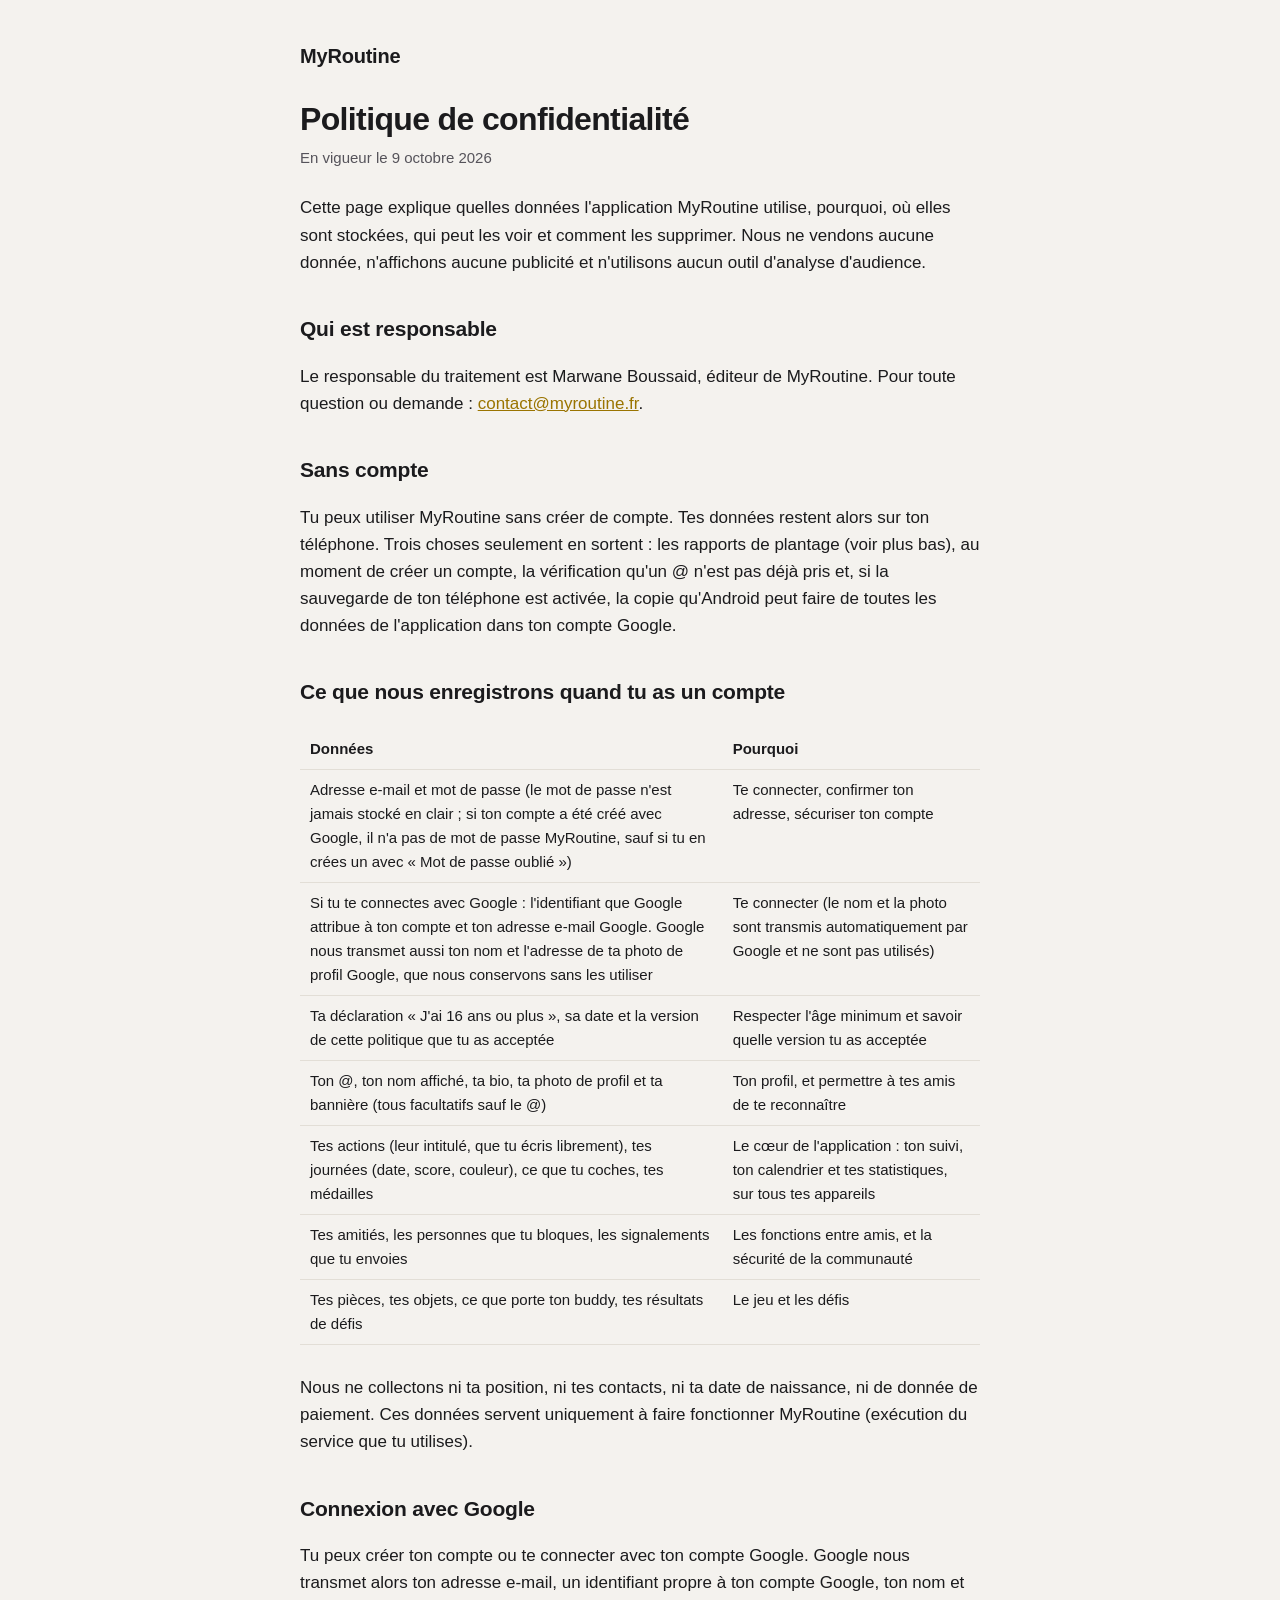
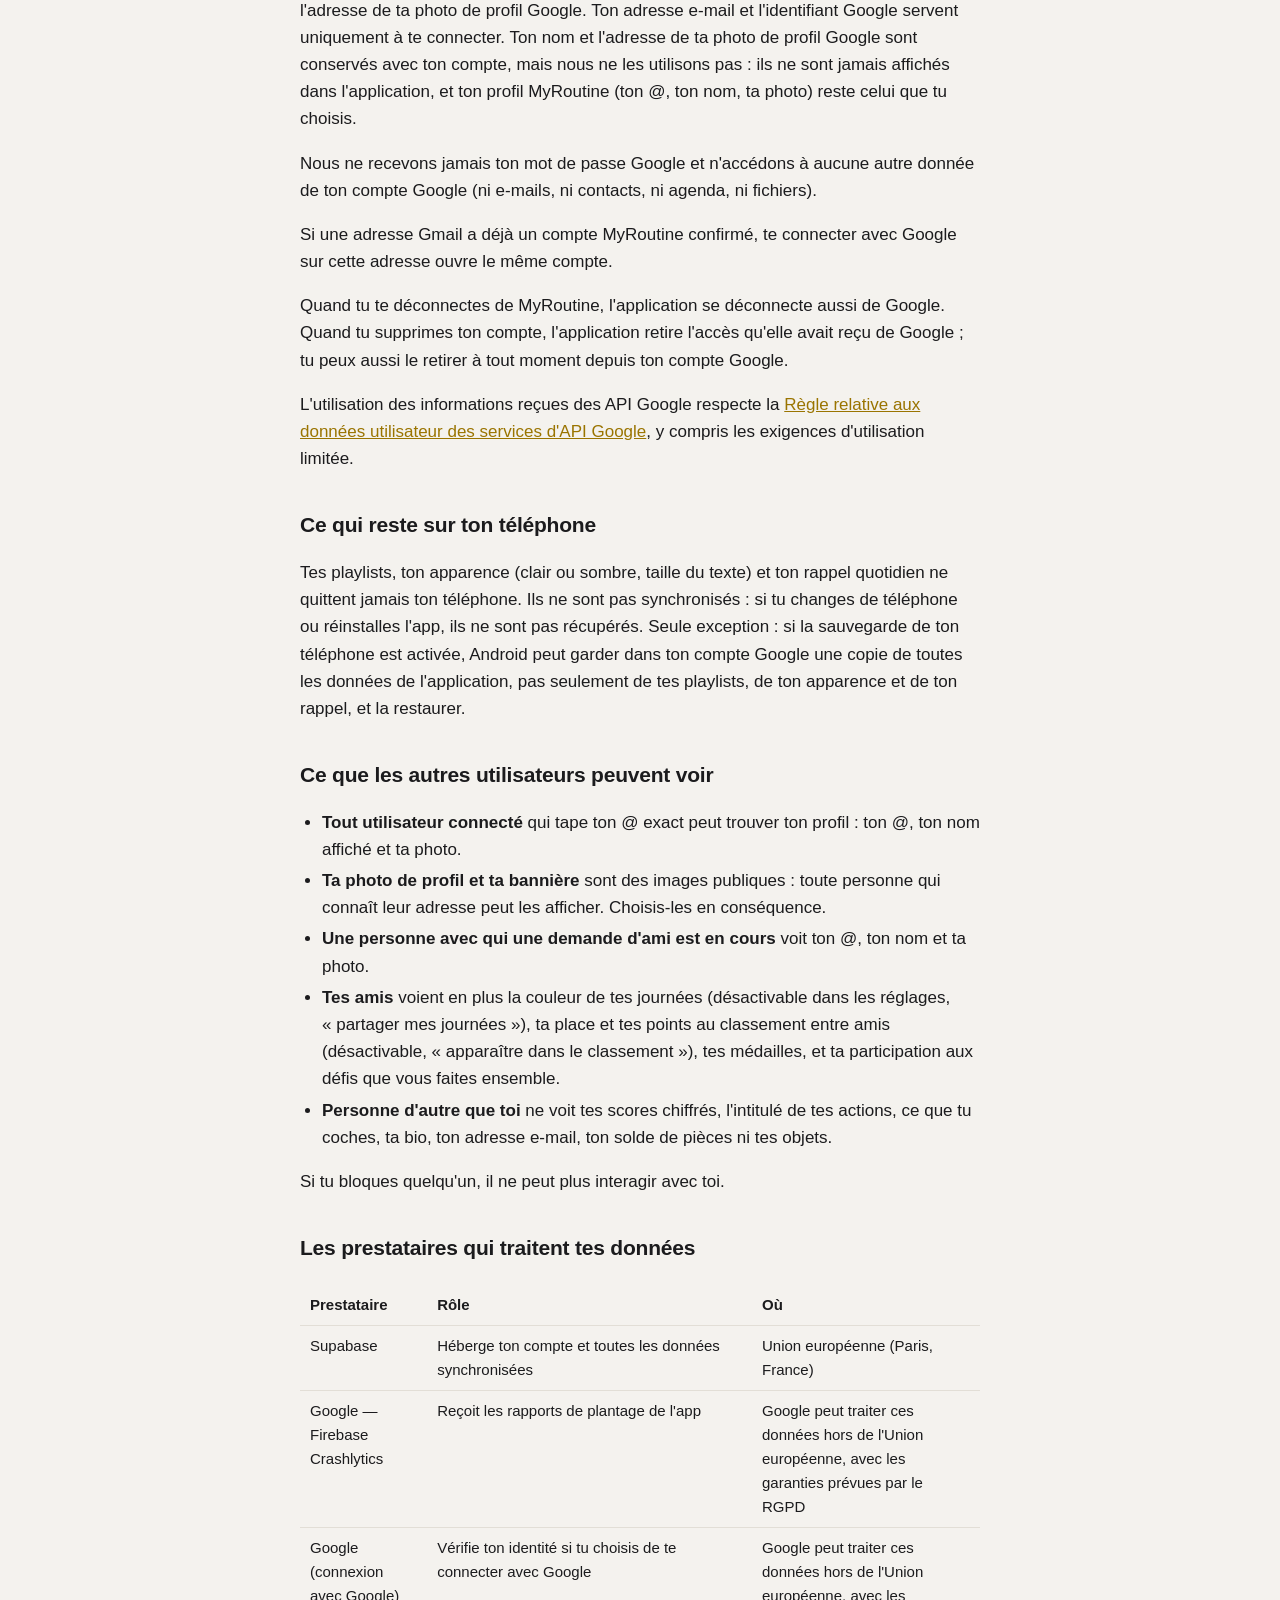
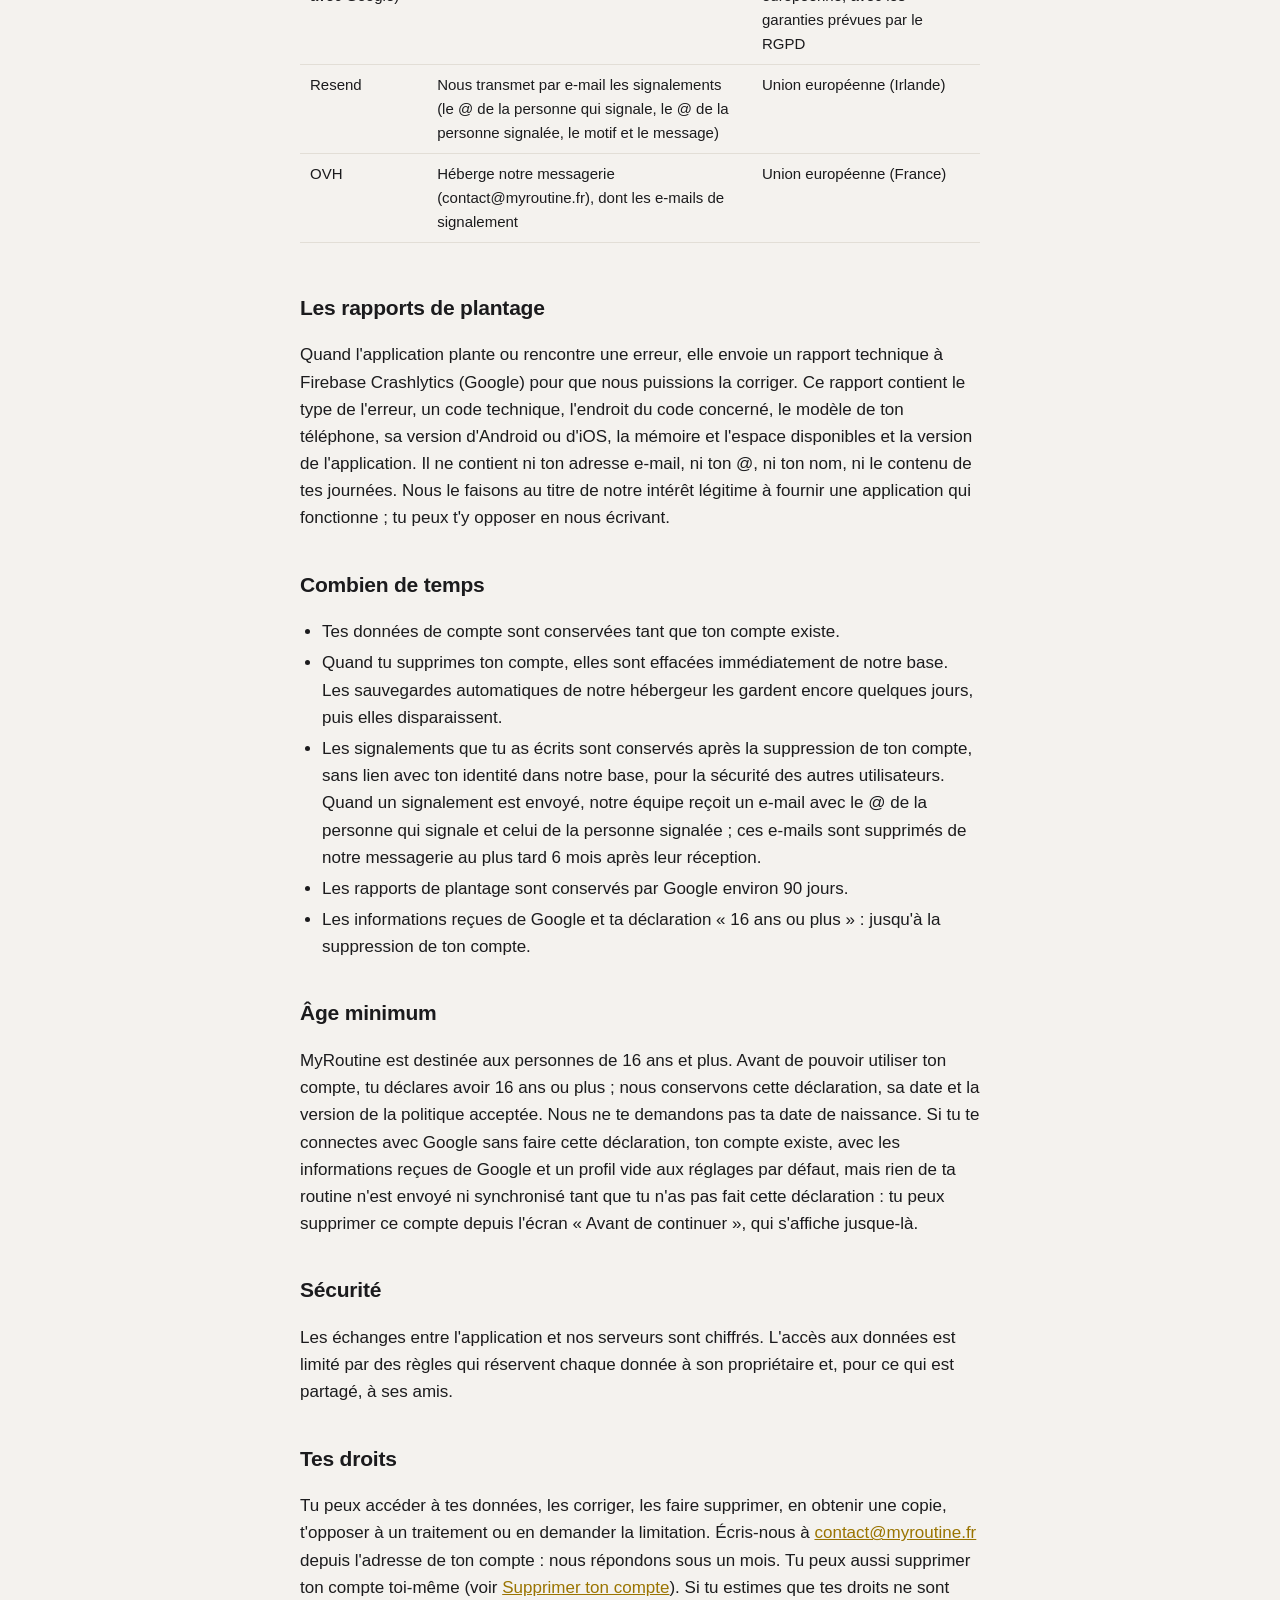
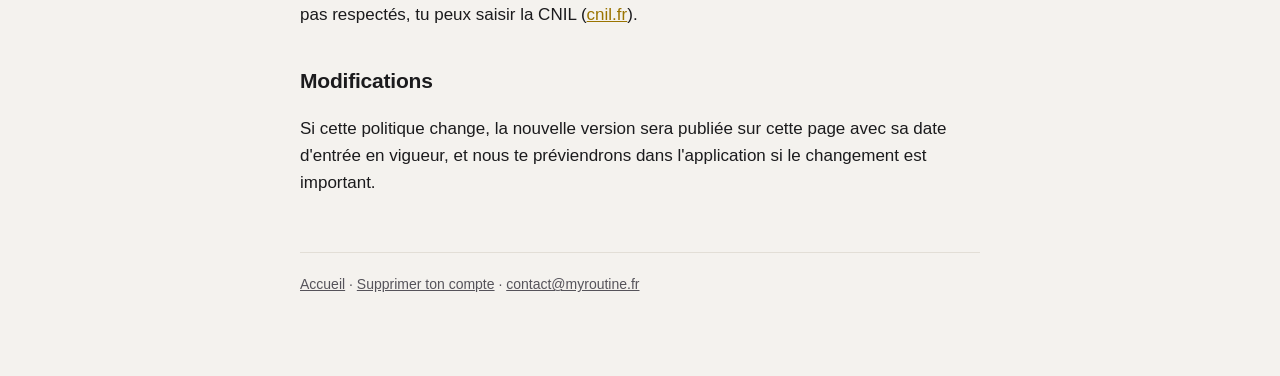
==== confidentialite.html @ 39c0d0e1 "« Âge minimum » : « qui s'affiche jusque-là », pour ne pas répéter « tant que tu n'as pas fait cette" ====
<!doctype html>
<html lang="fr"><head><meta charset="utf-8"><meta name="viewport" content="width=device-width, initial-scale=1">
<title>Politique de confidentialité — MyRoutine</title><link rel="stylesheet" href="style.css"></head>
<body><main>
<header><a href="./">MyRoutine</a></header>
<h1>Politique de confidentialité</h1>
<p class="meta">En vigueur le 9 octobre 2026</p>

<p>Cette page explique quelles données l'application MyRoutine utilise, pourquoi, où elles sont stockées, qui peut les voir et comment les supprimer. Nous ne vendons aucune donnée, n'affichons aucune publicité et n'utilisons aucun outil d'analyse d'audience.</p>

<h2>Qui est responsable</h2>
<p>Le responsable du traitement est Marwane Boussaid, éditeur de MyRoutine. Pour toute question ou demande&nbsp;: <a href="mailto:contact@myroutine.fr">contact@myroutine.fr</a>.</p>

<h2>Sans compte</h2>
<p>Tu peux utiliser MyRoutine sans créer de compte. Tes données restent alors sur ton téléphone. Trois choses seulement en sortent&nbsp;: les rapports de plantage (voir plus bas), au moment de créer un compte, la vérification qu'un @ n'est pas déjà pris et, si la sauvegarde de ton téléphone est activée, la copie qu'Android peut faire de toutes les données de l'application dans ton compte Google.</p>

<h2>Ce que nous enregistrons quand tu as un compte</h2>
<div class="tab"><table>
<tr><th>Données</th><th>Pourquoi</th></tr>
<tr><td>Adresse e-mail et mot de passe (le mot de passe n'est jamais stocké en clair&nbsp;; si ton compte a été créé avec Google, il n'a pas de mot de passe MyRoutine, sauf si tu en crées un avec «&nbsp;Mot de passe oublié&nbsp;»)</td><td>Te connecter, confirmer ton adresse, sécuriser ton compte</td></tr>
<tr><td>Si tu te connectes avec Google&nbsp;: l'identifiant que Google attribue à ton compte et ton adresse e-mail Google. Google nous transmet aussi ton nom et l'adresse de ta photo de profil Google, que nous conservons sans les utiliser</td><td>Te connecter (le nom et la photo sont transmis automatiquement par Google et ne sont pas utilisés)</td></tr>
<tr><td>Ta déclaration «&nbsp;J'ai 16 ans ou plus&nbsp;», sa date et la version de cette politique que tu as acceptée</td><td>Respecter l'âge minimum et savoir quelle version tu as acceptée</td></tr>
<tr><td>Ton @, ton nom affiché, ta bio, ta photo de profil et ta bannière (tous facultatifs sauf le @)</td><td>Ton profil, et permettre à tes amis de te reconnaître</td></tr>
<tr><td>Tes actions (leur intitulé, que tu écris librement), tes journées (date, score, couleur), ce que tu coches, tes médailles</td><td>Le cœur de l'application&nbsp;: ton suivi, ton calendrier et tes statistiques, sur tous tes appareils</td></tr>
<tr><td>Tes amitiés, les personnes que tu bloques, les signalements que tu envoies</td><td>Les fonctions entre amis, et la sécurité de la communauté</td></tr>
<tr><td>Tes pièces, tes objets, ce que porte ton buddy, tes résultats de défis</td><td>Le jeu et les défis</td></tr>
</table></div>
<p>Nous ne collectons ni ta position, ni tes contacts, ni ta date de naissance, ni de donnée de paiement. Ces données servent uniquement à faire fonctionner MyRoutine (exécution du service que tu utilises).</p>

<h2>Connexion avec Google</h2>
<p>Tu peux créer ton compte ou te connecter avec ton compte Google. Google nous transmet alors ton adresse e-mail, un identifiant propre à ton compte Google, ton nom et l'adresse de ta photo de profil Google. Ton adresse e-mail et l'identifiant Google servent uniquement à te connecter. Ton nom et l'adresse de ta photo de profil Google sont conservés avec ton compte, mais nous ne les utilisons pas&nbsp;: ils ne sont jamais affichés dans l'application, et ton profil MyRoutine (ton @, ton nom, ta photo) reste celui que tu choisis.</p>
<p>Nous ne recevons jamais ton mot de passe Google et n'accédons à aucune autre donnée de ton compte Google (ni e-mails, ni contacts, ni agenda, ni fichiers).</p>
<p>Si une adresse Gmail a déjà un compte MyRoutine confirmé, te connecter avec Google sur cette adresse ouvre le même compte.</p>
<p>Quand tu te déconnectes de MyRoutine, l'application se déconnecte aussi de Google. Quand tu supprimes ton compte, l'application retire l'accès qu'elle avait reçu de Google&nbsp;; tu peux aussi le retirer à tout moment depuis ton compte Google.</p>
<p>L'utilisation des informations reçues des API Google respecte la <a href="https://developers.google.com/terms/api-services-user-data-policy">Règle relative aux données utilisateur des services d'API Google</a>, y compris les exigences d'utilisation limitée.</p>

<h2>Ce qui reste sur ton téléphone</h2>
<p>Tes playlists, ton apparence (clair ou sombre, taille du texte) et ton rappel quotidien ne quittent jamais ton téléphone. Ils ne sont pas synchronisés&nbsp;: si tu changes de téléphone ou réinstalles l'app, ils ne sont pas récupérés. Seule exception&nbsp;: si la sauvegarde de ton téléphone est activée, Android peut garder dans ton compte Google une copie de toutes les données de l'application, pas seulement de tes playlists, de ton apparence et de ton rappel, et la restaurer.</p>

<h2>Ce que les autres utilisateurs peuvent voir</h2>
<ul>
<li><strong>Tout utilisateur connecté</strong> qui tape ton @ exact peut trouver ton profil&nbsp;: ton @, ton nom affiché et ta photo.</li>
<li><strong>Ta photo de profil et ta bannière</strong> sont des images publiques&nbsp;: toute personne qui connaît leur adresse peut les afficher. Choisis-les en conséquence.</li>
<li><strong>Une personne avec qui une demande d'ami est en cours</strong> voit ton @, ton nom et ta photo.</li>
<li><strong>Tes amis</strong> voient en plus la couleur de tes journées (désactivable dans les réglages, «&nbsp;partager mes journées&nbsp;»), ta place et tes points au classement entre amis (désactivable, «&nbsp;apparaître dans le classement&nbsp;»), tes médailles, et ta participation aux défis que vous faites ensemble.</li>
<li><strong>Personne d'autre que toi</strong> ne voit tes scores chiffrés, l'intitulé de tes actions, ce que tu coches, ta bio, ton adresse e-mail, ton solde de pièces ni tes objets.</li>
</ul>
<p>Si tu bloques quelqu'un, il ne peut plus interagir avec toi.</p>

<h2>Les prestataires qui traitent tes données</h2>
<div class="tab"><table>
<tr><th>Prestataire</th><th>Rôle</th><th>Où</th></tr>
<tr><td>Supabase</td><td>Héberge ton compte et toutes les données synchronisées</td><td>Union européenne (Paris, France)</td></tr>
<tr><td>Google — Firebase Crashlytics</td><td>Reçoit les rapports de plantage de l'app</td><td>Google peut traiter ces données hors de l'Union européenne, avec les garanties prévues par le RGPD</td></tr>
<tr><td>Google (connexion avec Google)</td><td>Vérifie ton identité si tu choisis de te connecter avec Google</td><td>Google peut traiter ces données hors de l'Union européenne, avec les garanties prévues par le RGPD</td></tr>
<tr><td>Resend</td><td>Nous transmet par e-mail les signalements (le @ de la personne qui signale, le @ de la personne signalée, le motif et le message)</td><td>Union européenne (Irlande)</td></tr>
<tr><td>OVH</td><td>Héberge notre messagerie (contact@myroutine.fr), dont les e-mails de signalement</td><td>Union européenne (France)</td></tr>
</table></div>

<h2>Les rapports de plantage</h2>
<p>Quand l'application plante ou rencontre une erreur, elle envoie un rapport technique à Firebase Crashlytics (Google) pour que nous puissions la corriger. Ce rapport contient le type de l'erreur, un code technique, l'endroit du code concerné, le modèle de ton téléphone, sa version d'Android ou d'iOS, la mémoire et l'espace disponibles et la version de l'application. Il ne contient ni ton adresse e-mail, ni ton @, ni ton nom, ni le contenu de tes journées. Nous le faisons au titre de notre intérêt légitime à fournir une application qui fonctionne&nbsp;; tu peux t'y opposer en nous écrivant.</p>

<h2>Combien de temps</h2>
<ul>
<li>Tes données de compte sont conservées tant que ton compte existe.</li>
<li>Quand tu supprimes ton compte, elles sont effacées immédiatement de notre base. Les sauvegardes automatiques de notre hébergeur les gardent encore quelques jours, puis elles disparaissent.</li>
<li>Les signalements que tu as écrits sont conservés après la suppression de ton compte, sans lien avec ton identité dans notre base, pour la sécurité des autres utilisateurs. Quand un signalement est envoyé, notre équipe reçoit un e-mail avec le @ de la personne qui signale et celui de la personne signalée&nbsp;; ces e-mails sont supprimés de notre messagerie au plus tard 6 mois après leur réception.</li>
<li>Les rapports de plantage sont conservés par Google environ 90 jours.</li>
<li>Les informations reçues de Google et ta déclaration «&nbsp;16 ans ou plus&nbsp;»&nbsp;: jusqu'à la suppression de ton compte.</li>
</ul>

<h2>Âge minimum</h2>
<p>MyRoutine est destinée aux personnes de 16 ans et plus. Avant de pouvoir utiliser ton compte, tu déclares avoir 16 ans ou plus&nbsp;; nous conservons cette déclaration, sa date et la version de la politique acceptée. Nous ne te demandons pas ta date de naissance. Si tu te connectes avec Google sans faire cette déclaration, ton compte existe, avec les informations reçues de Google et un profil vide aux réglages par défaut, mais rien de ta routine n'est envoyé ni synchronisé tant que tu n'as pas fait cette déclaration&nbsp;: tu peux supprimer ce compte depuis l'écran «&nbsp;Avant de continuer&nbsp;», qui s'affiche jusque-là.</p>

<h2>Sécurité</h2>
<p>Les échanges entre l'application et nos serveurs sont chiffrés. L'accès aux données est limité par des règles qui réservent chaque donnée à son propriétaire et, pour ce qui est partagé, à ses amis.</p>

<h2>Tes droits</h2>
<p>Tu peux accéder à tes données, les corriger, les faire supprimer, en obtenir une copie, t'opposer à un traitement ou en demander la limitation. Écris-nous à <a href="mailto:contact@myroutine.fr">contact@myroutine.fr</a> depuis l'adresse de ton compte&nbsp;: nous répondons sous un mois. Tu peux aussi supprimer ton compte toi-même (voir <a href="suppression-compte.html">Supprimer ton compte</a>). Si tu estimes que tes droits ne sont pas respectés, tu peux saisir la CNIL (<a href="https://www.cnil.fr">cnil.fr</a>).</p>

<h2>Modifications</h2>
<p>Si cette politique change, la nouvelle version sera publiée sur cette page avec sa date d'entrée en vigueur, et nous te préviendrons dans l'application si le changement est important.</p>

<footer><a href="./">Accueil</a> · <a href="suppression-compte.html">Supprimer ton compte</a> · <a href="mailto:contact@myroutine.fr">contact@myroutine.fr</a></footer>
</main></body></html>
---- style.css ----
:root{--fond:#f4f2ee;--encre:#1b1b1d;--doux:#55535a;--trait:#e2ded6;--accent:#9a7400;--carte:#ffffff}
@media (prefers-color-scheme:dark){:root{--fond:#111113;--encre:#f1eee8;--doux:#b3afa8;--trait:#2c2b2f;--accent:#e2b93b;--carte:#1b1b1e}}
*{box-sizing:border-box}
html{-webkit-text-size-adjust:100%}
body{margin:0;background:var(--fond);color:var(--encre);font:17px/1.6 -apple-system,BlinkMacSystemFont,"Segoe UI",Roboto,Helvetica,Arial,sans-serif}
main{max-width:720px;margin:0 auto;padding:40px 20px 80px}
header a{color:var(--encre);text-decoration:none;font-weight:800;font-size:20px;letter-spacing:-.01em}
h1{font-size:32px;line-height:1.2;letter-spacing:-.02em;margin:28px 0 8px}
h2{font-size:21px;margin:36px 0 8px;letter-spacing:-.01em}
h3{font-size:17px;margin:22px 0 4px}
p,li{color:var(--encre)}
.meta{color:var(--doux);font-size:15px;margin:0 0 24px}
a{color:var(--accent)}
ul{padding-left:22px}
li{margin:4px 0}
table{width:100%;border-collapse:collapse;margin:12px 0;font-size:15px}
.tab{overflow-x:auto}
th,td{text-align:left;vertical-align:top;padding:8px 10px;border-bottom:1px solid var(--trait)}
th{font-weight:700}
.carte{background:var(--carte);border:1px solid var(--trait);border-radius:14px;padding:18px 20px;margin:18px 0}
footer{margin-top:56px;padding-top:20px;border-top:1px solid var(--trait);color:var(--doux);font-size:14px}
footer a{color:var(--doux)}
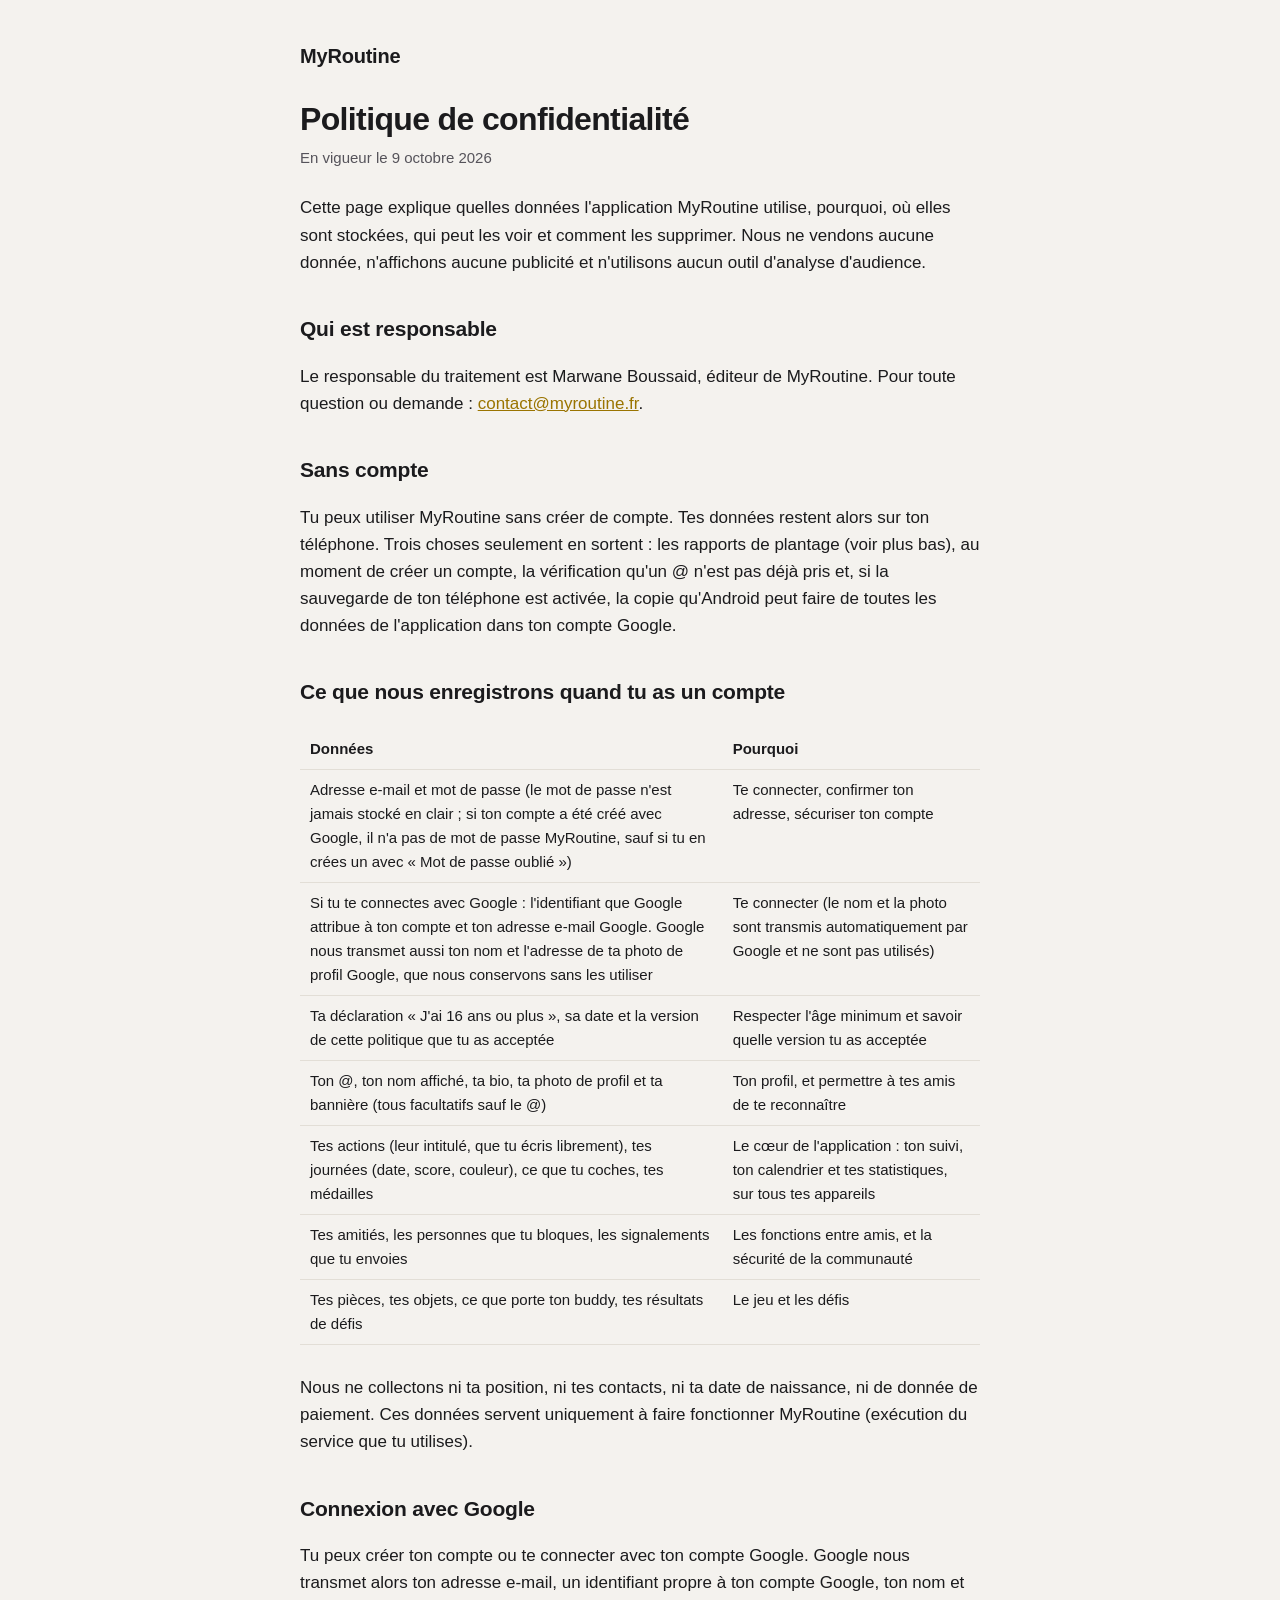
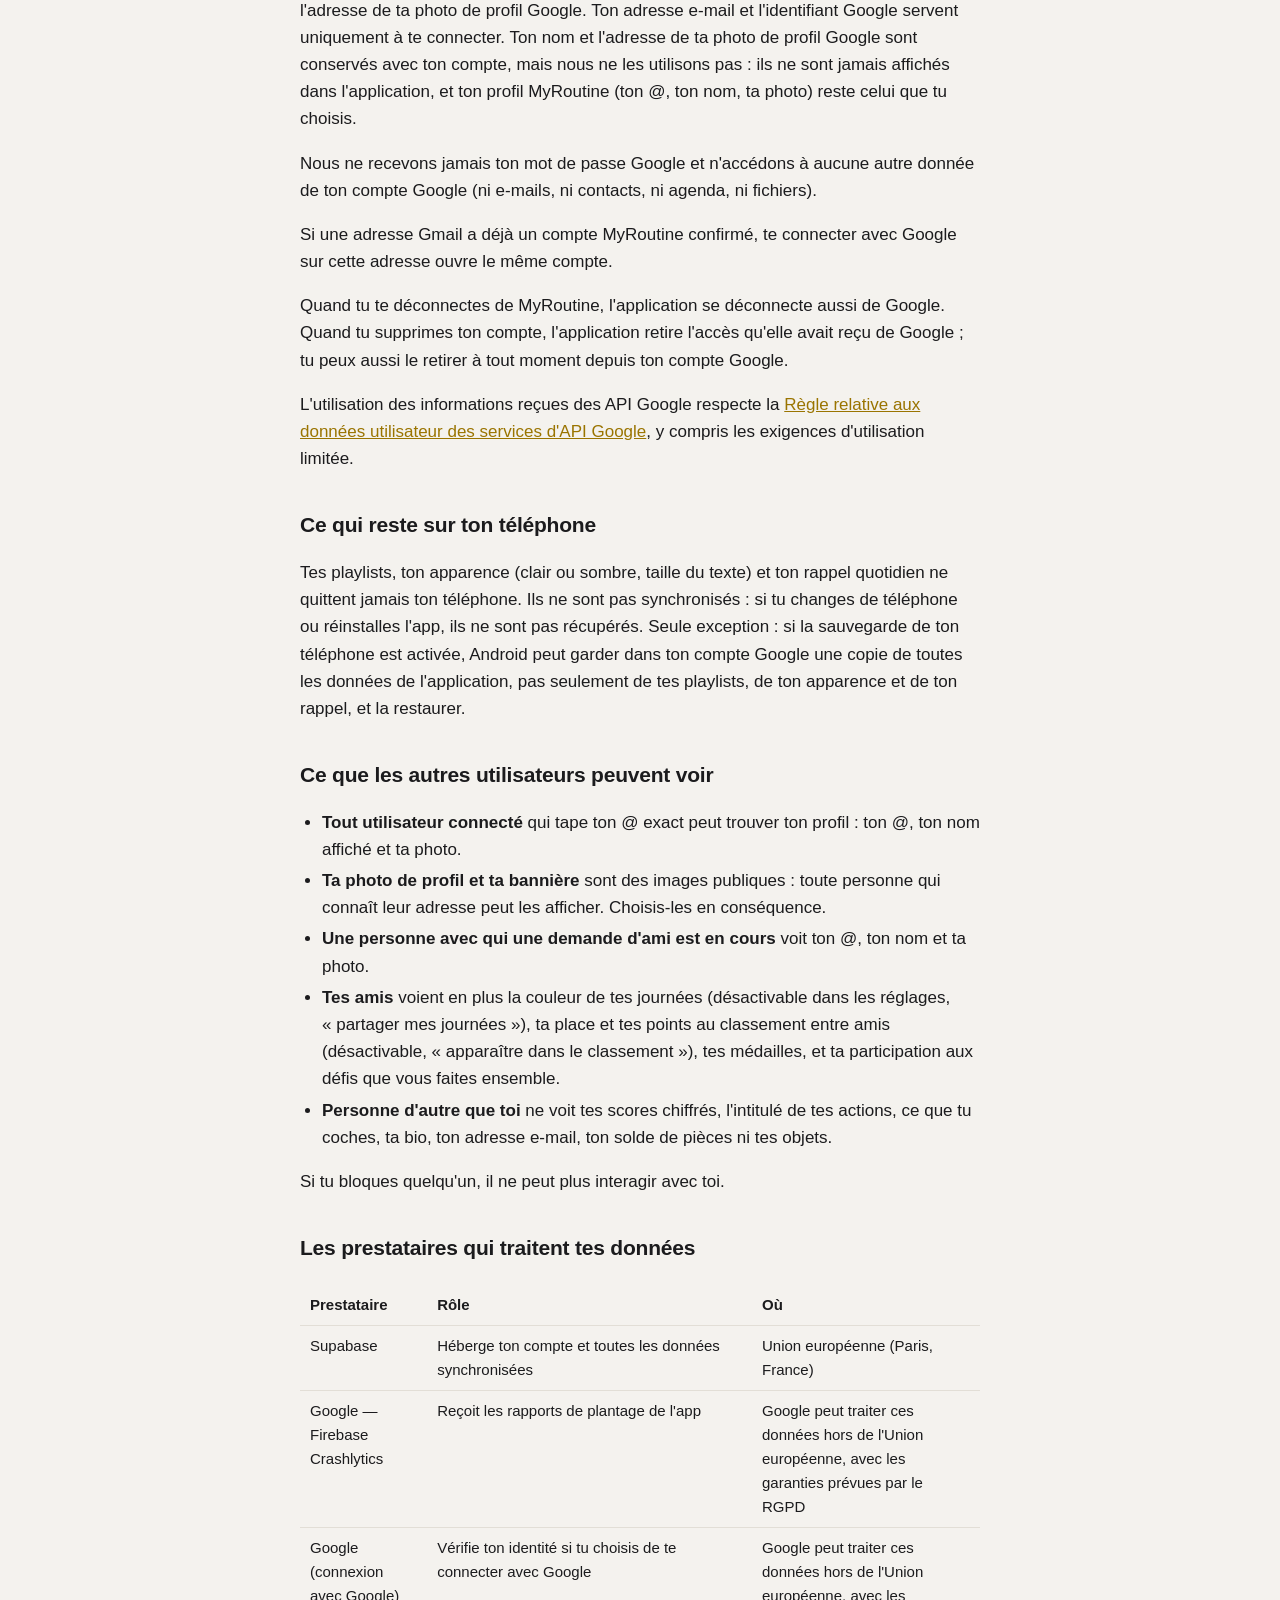
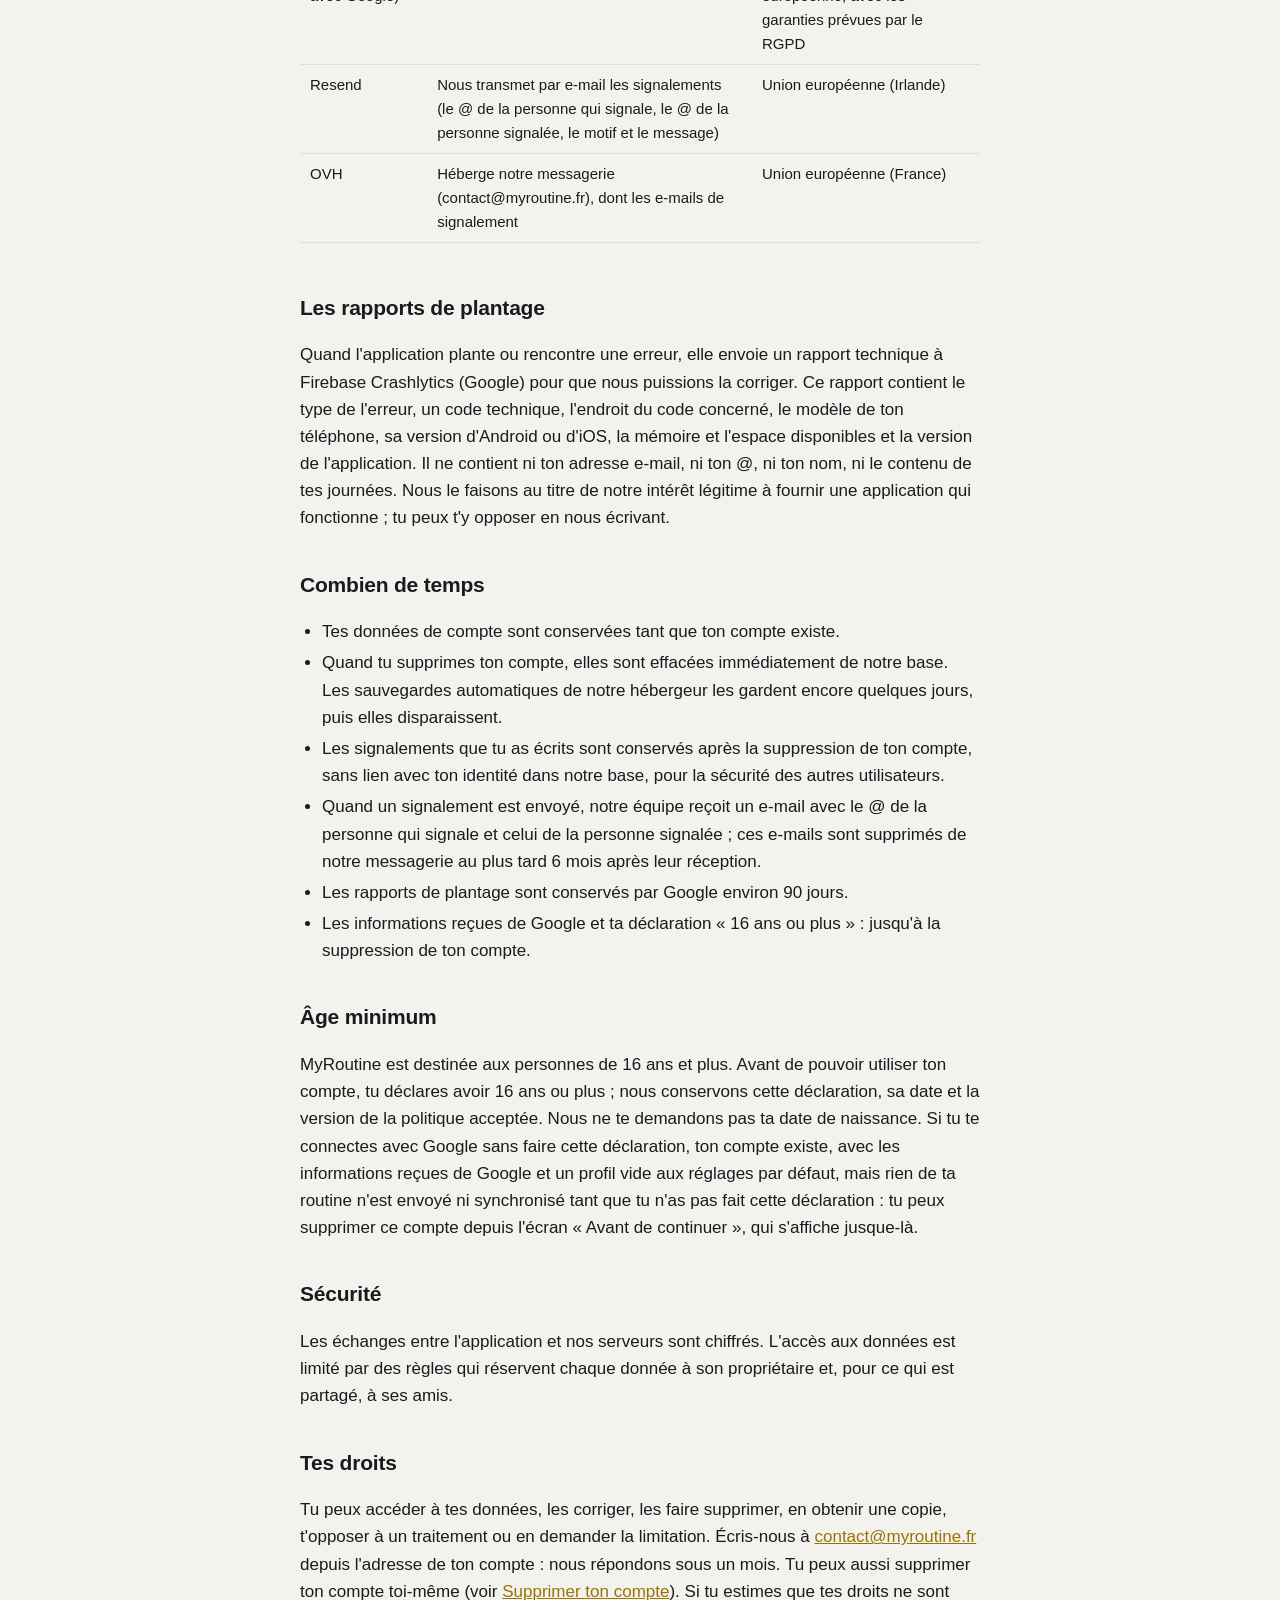
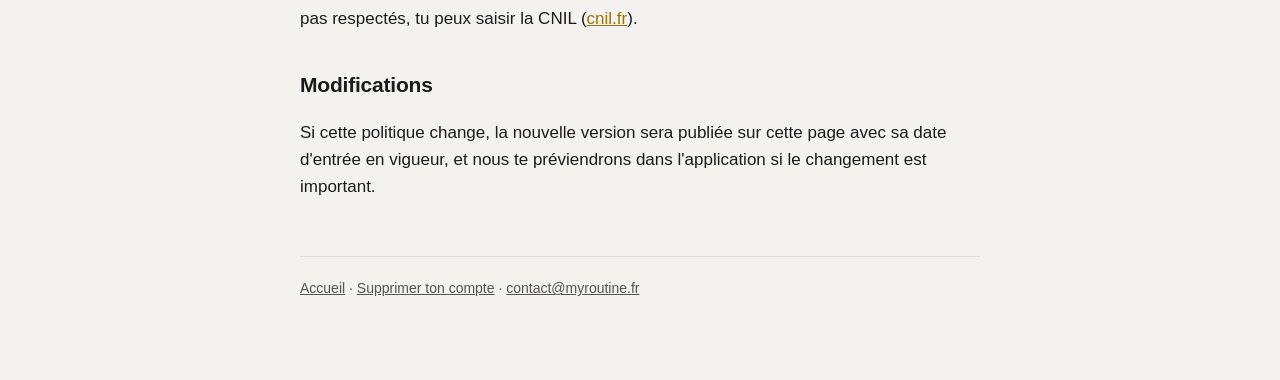
==== commit e12c9dc8: "signalements : la phrase sur les e-mails devient un élément de liste à part, sur les deux pages, san" ====
--- a/confidentialite.html
+++ b/confidentialite.html
@@ -64,7 +64,8 @@
 <ul>
 <li>Tes données de compte sont conservées tant que ton compte existe.</li>
 <li>Quand tu supprimes ton compte, elles sont effacées immédiatement de notre base. Les sauvegardes automatiques de notre hébergeur les gardent encore quelques jours, puis elles disparaissent.</li>
-<li>Les signalements que tu as écrits sont conservés après la suppression de ton compte, sans lien avec ton identité dans notre base, pour la sécurité des autres utilisateurs. Quand un signalement est envoyé, notre équipe reçoit un e-mail avec le @ de la personne qui signale et celui de la personne signalée&nbsp;; ces e-mails sont supprimés de notre messagerie au plus tard 6 mois après leur réception.</li>
+<li>Les signalements que tu as écrits sont conservés après la suppression de ton compte, sans lien avec ton identité dans notre base, pour la sécurité des autres utilisateurs.</li>
+<li>Quand un signalement est envoyé, notre équipe reçoit un e-mail avec le @ de la personne qui signale et celui de la personne signalée&nbsp;; ces e-mails sont supprimés de notre messagerie au plus tard 6 mois après leur réception.</li>
 <li>Les rapports de plantage sont conservés par Google environ 90 jours.</li>
 <li>Les informations reçues de Google et ta déclaration «&nbsp;16 ans ou plus&nbsp;»&nbsp;: jusqu'à la suppression de ton compte.</li>
 </ul>
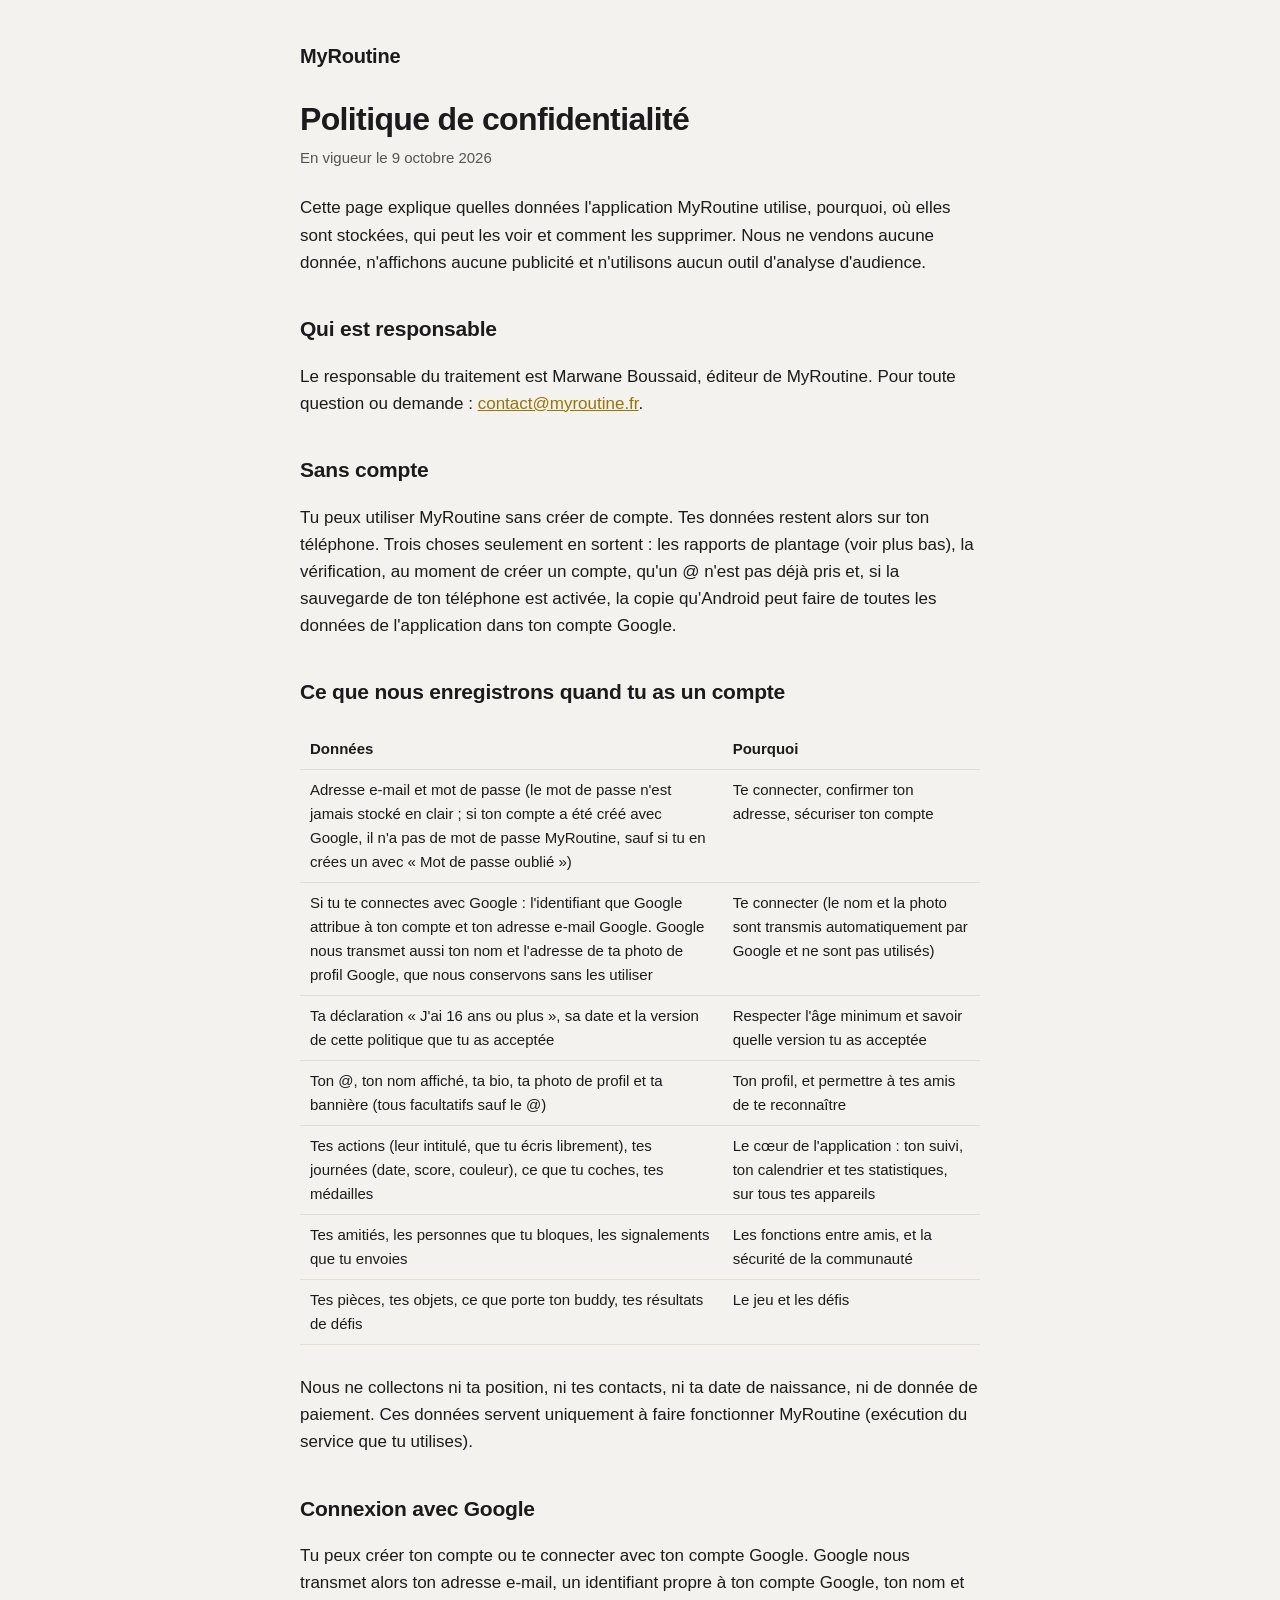
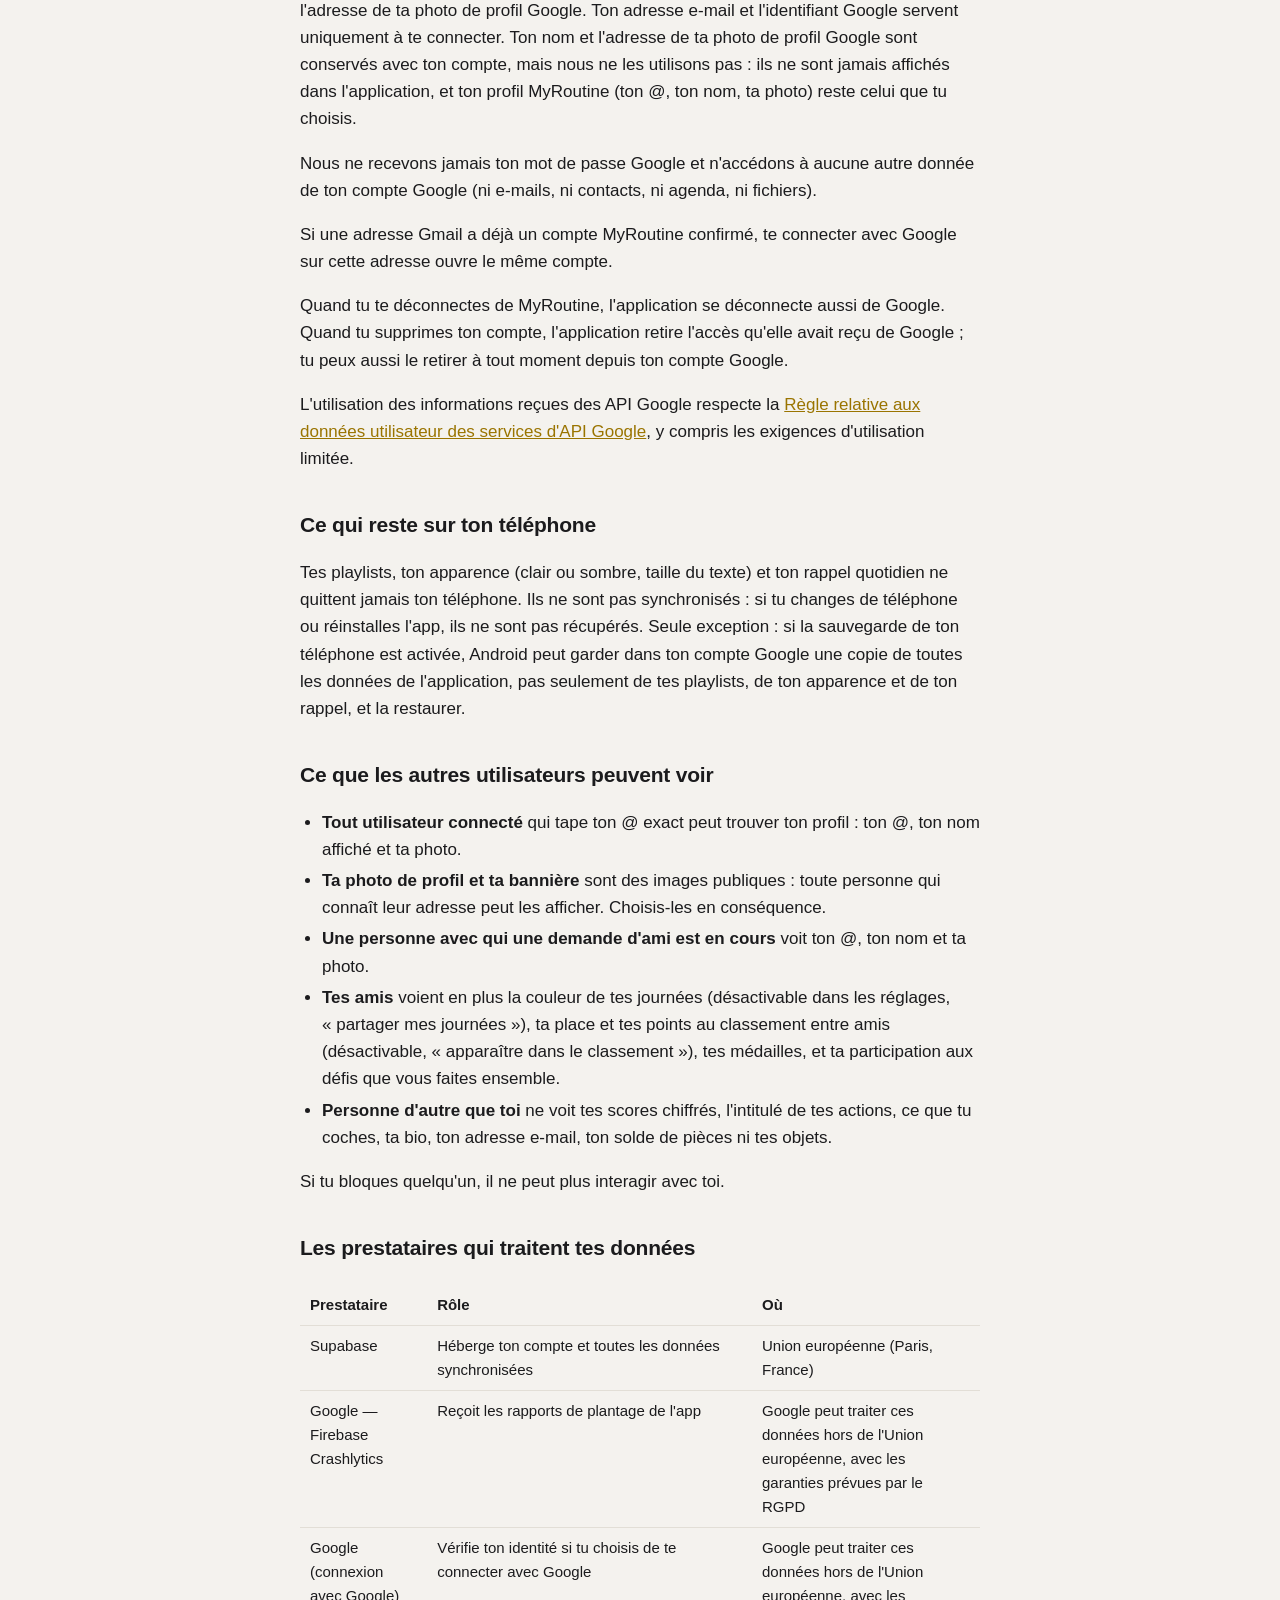
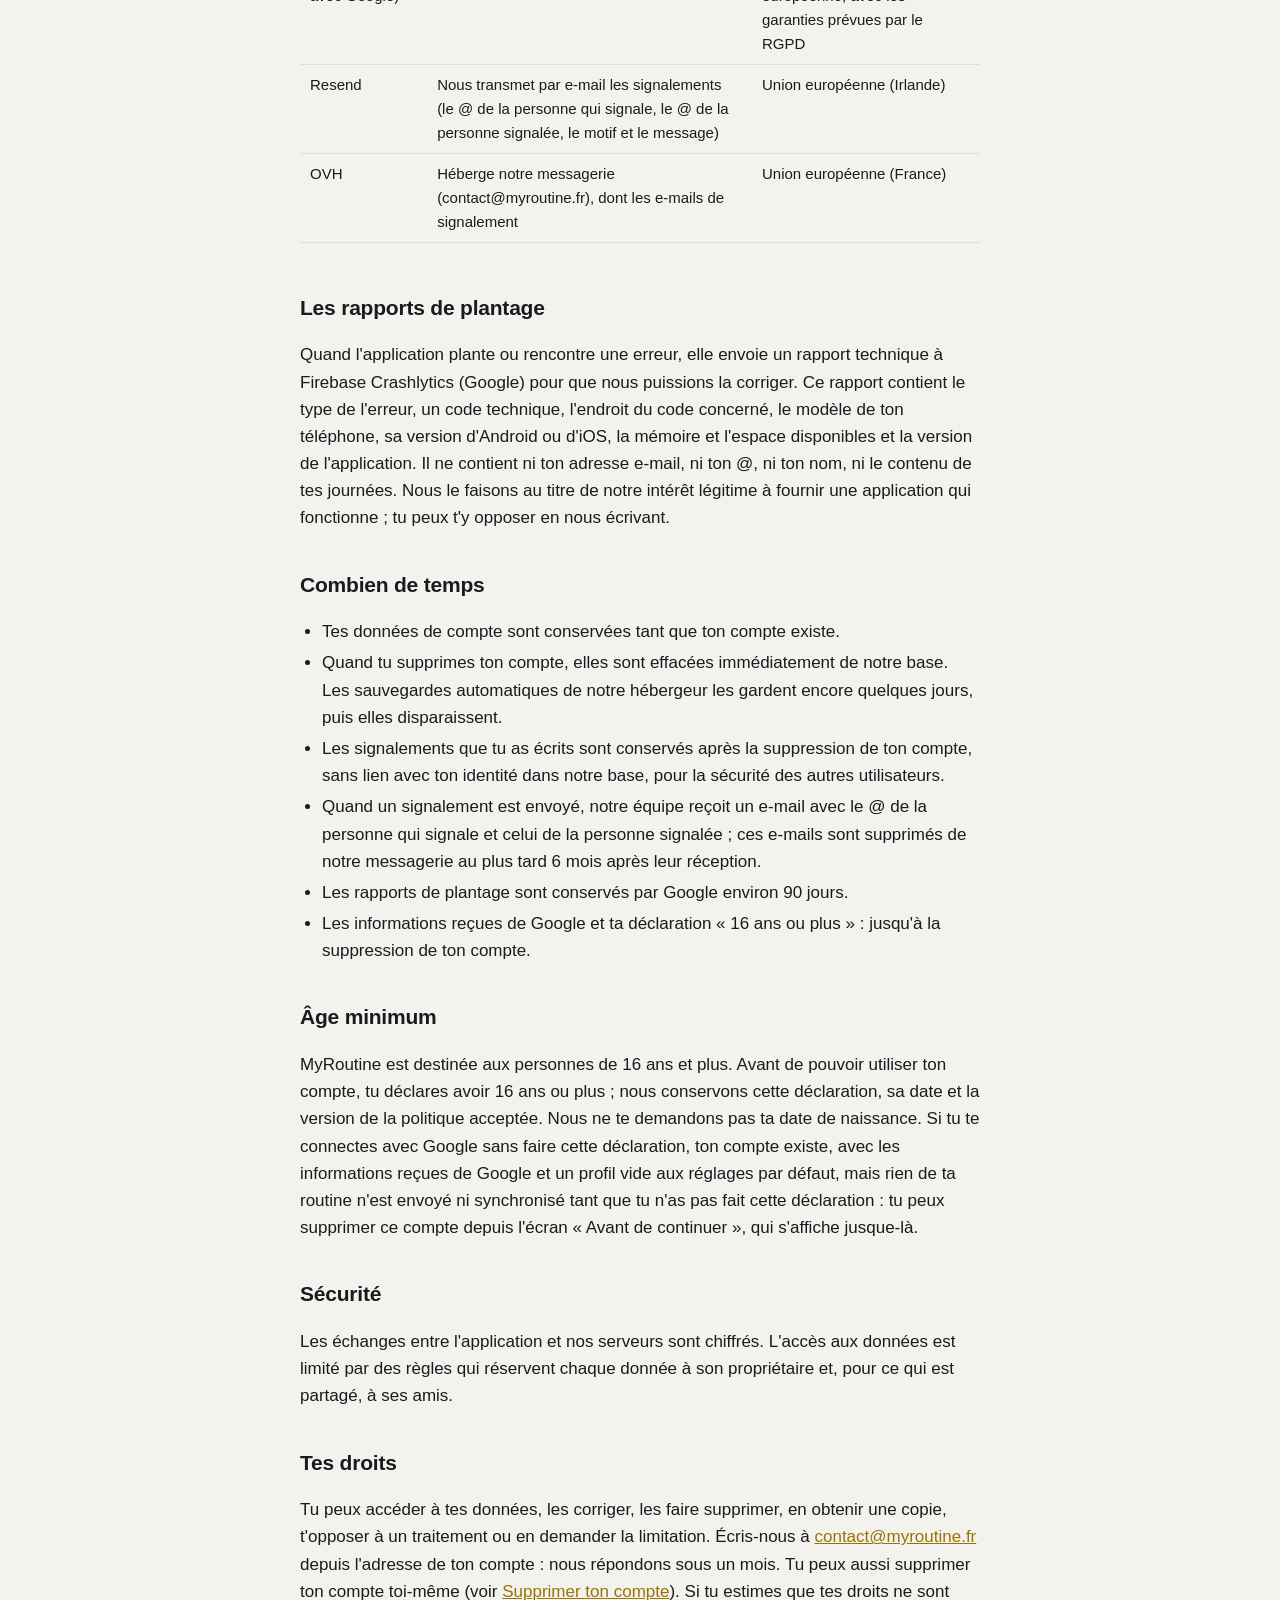
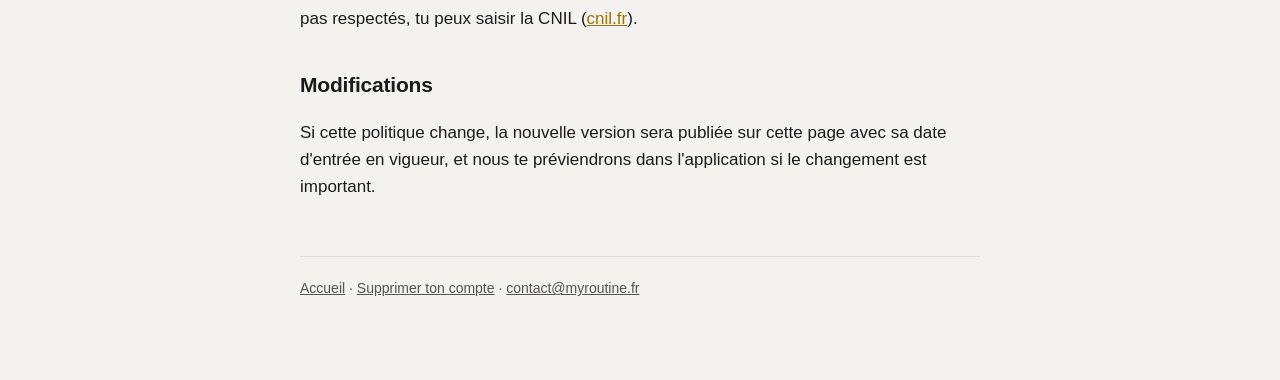
==== commit 8f6499ce: "« Sans compte » : « la vérification, au moment de créer un compte, qu'un @ n'est pas déjà pris », po" ====
--- a/confidentialite.html
+++ b/confidentialite.html
@@ -12,7 +12,7 @@
 <p>Le responsable du traitement est Marwane Boussaid, éditeur de MyRoutine. Pour toute question ou demande&nbsp;: <a href="mailto:contact@myroutine.fr">contact@myroutine.fr</a>.</p>
 
 <h2>Sans compte</h2>
-<p>Tu peux utiliser MyRoutine sans créer de compte. Tes données restent alors sur ton téléphone. Trois choses seulement en sortent&nbsp;: les rapports de plantage (voir plus bas), au moment de créer un compte, la vérification qu'un @ n'est pas déjà pris et, si la sauvegarde de ton téléphone est activée, la copie qu'Android peut faire de toutes les données de l'application dans ton compte Google.</p>
+<p>Tu peux utiliser MyRoutine sans créer de compte. Tes données restent alors sur ton téléphone. Trois choses seulement en sortent&nbsp;: les rapports de plantage (voir plus bas), la vérification, au moment de créer un compte, qu'un @ n'est pas déjà pris et, si la sauvegarde de ton téléphone est activée, la copie qu'Android peut faire de toutes les données de l'application dans ton compte Google.</p>
 
 <h2>Ce que nous enregistrons quand tu as un compte</h2>
 <div class="tab"><table>
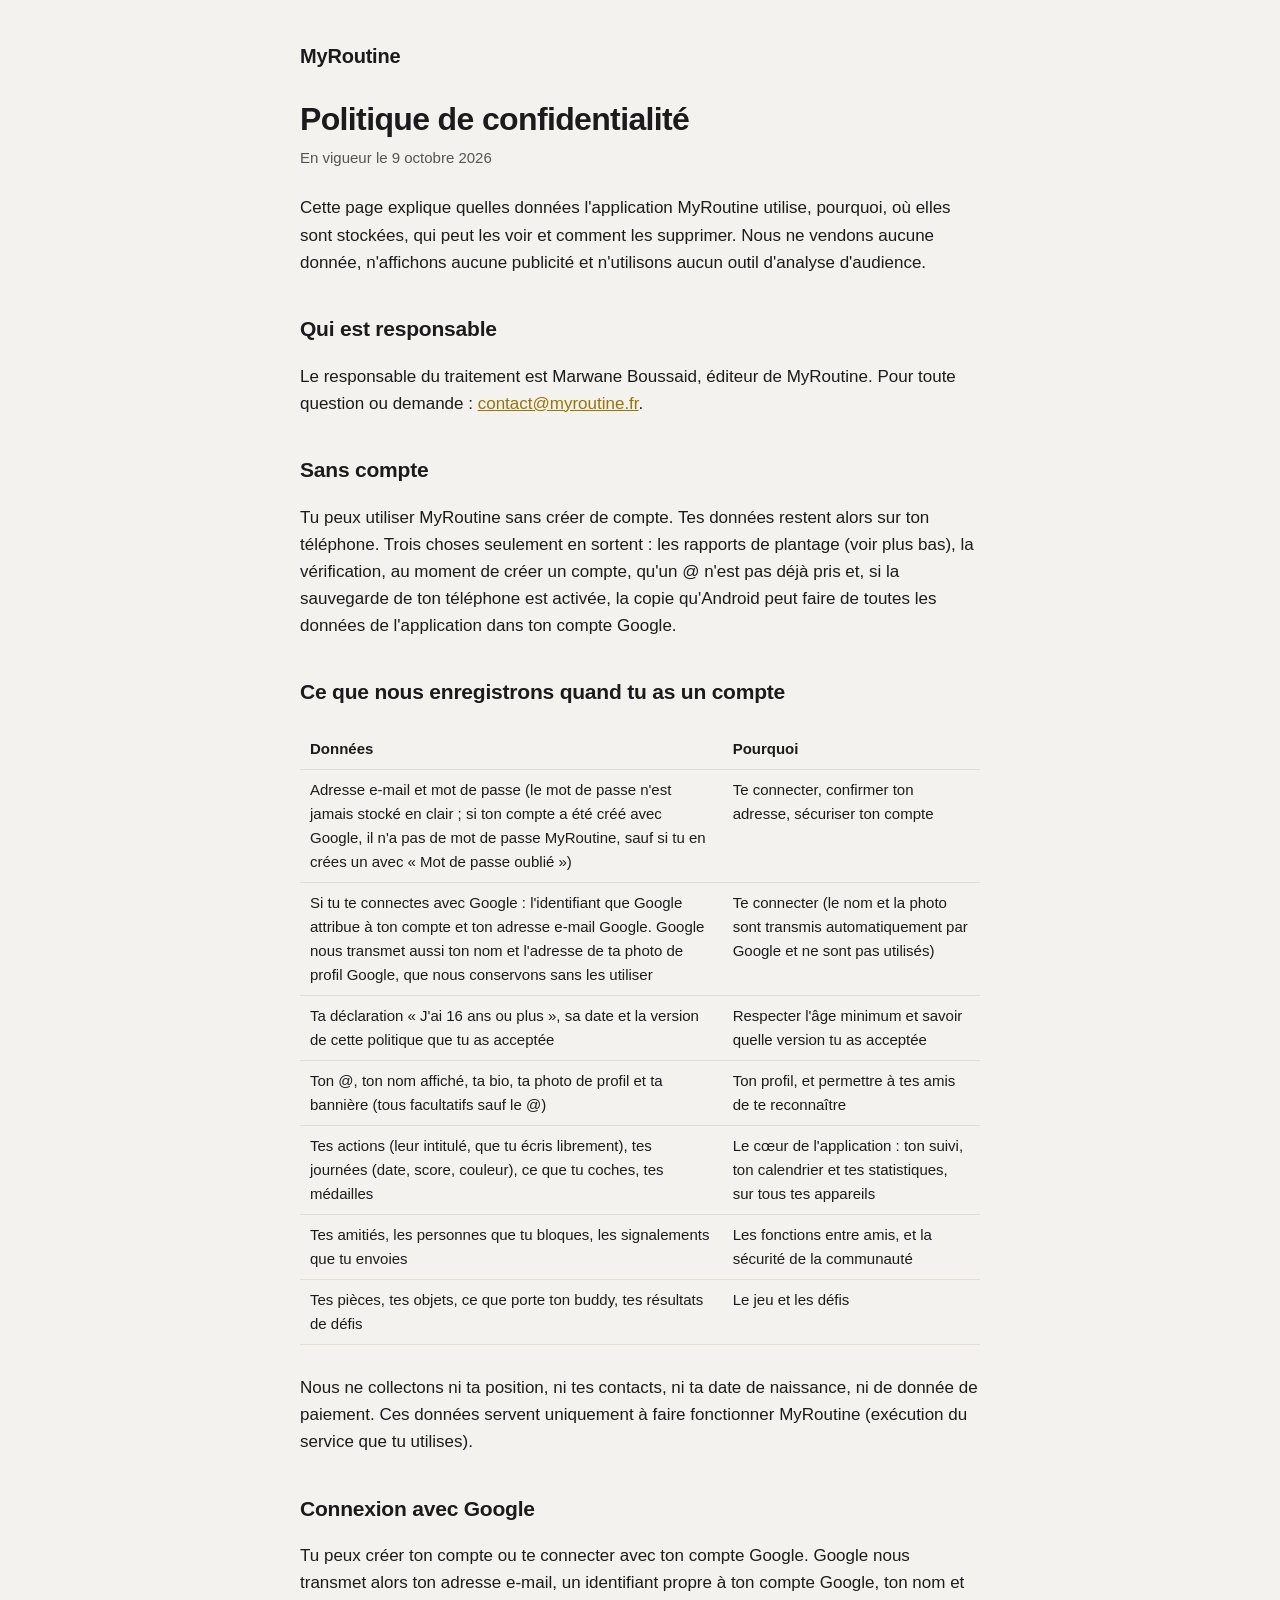
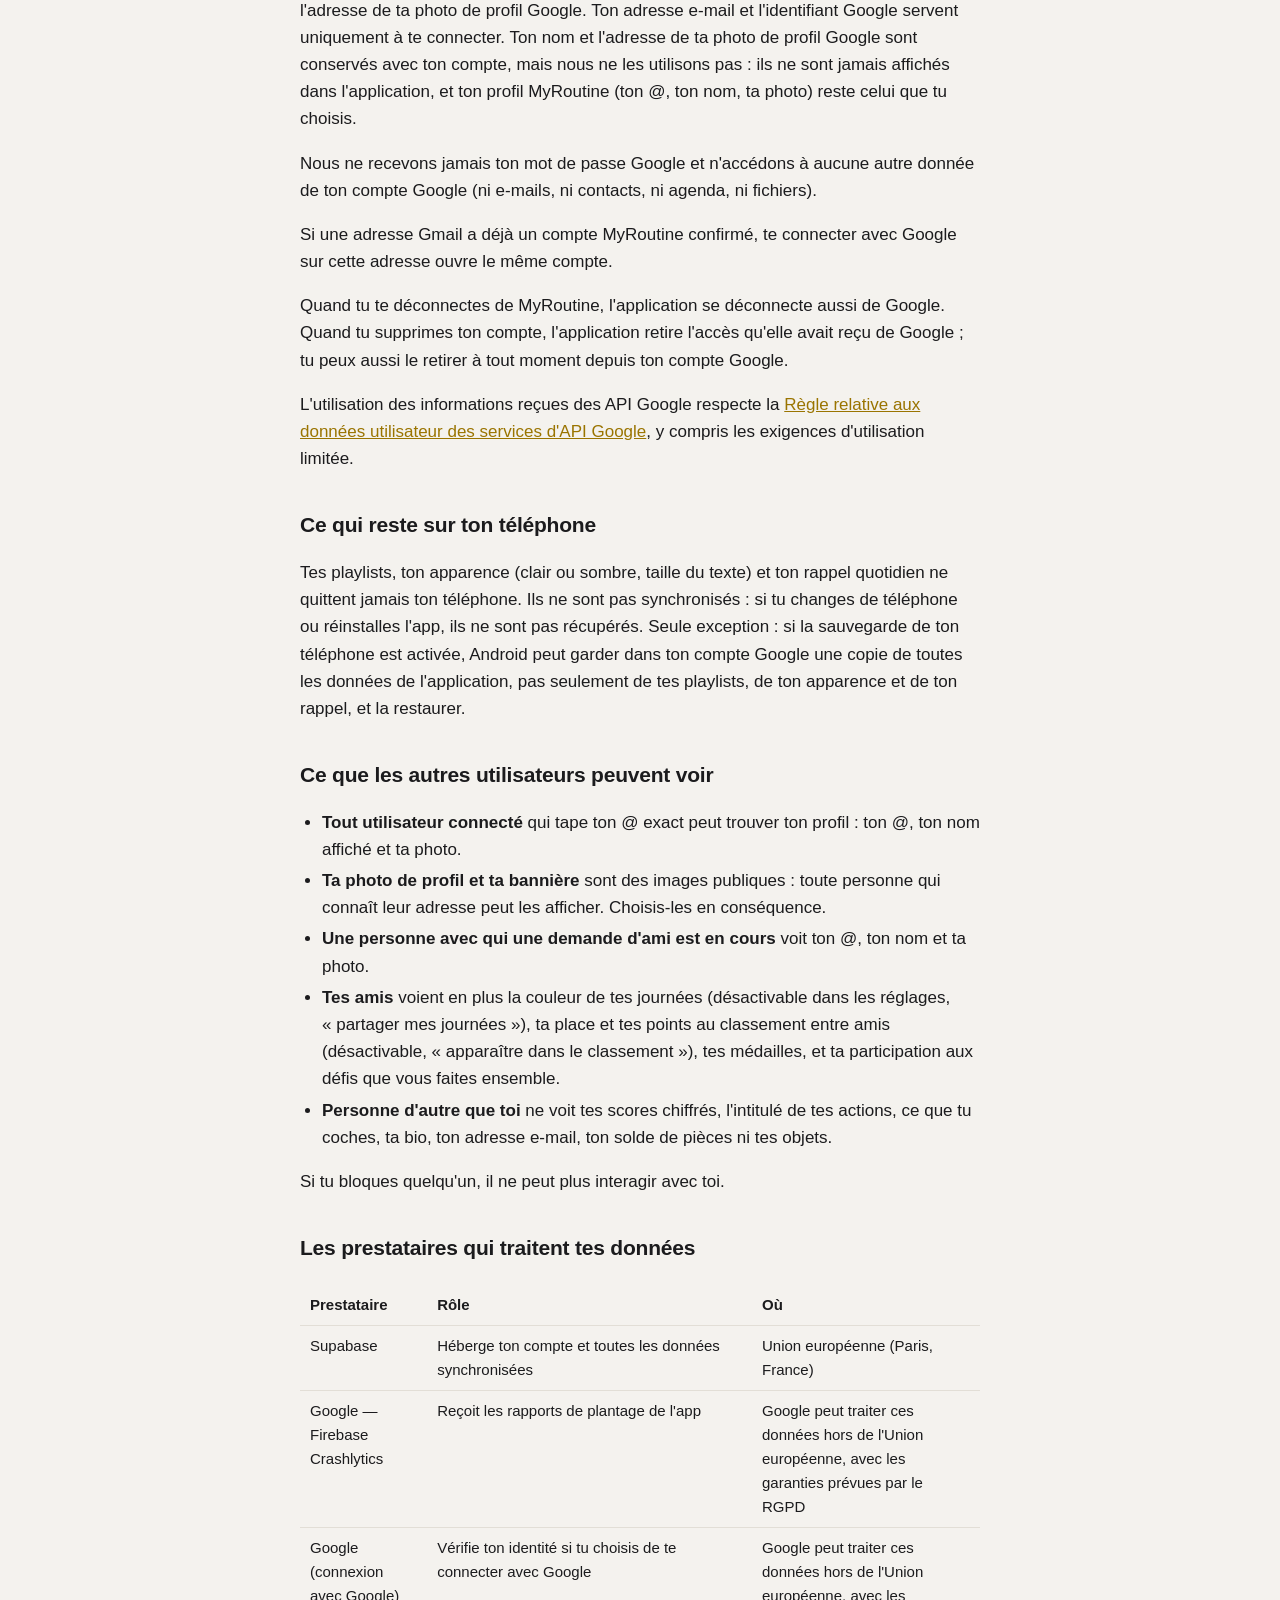
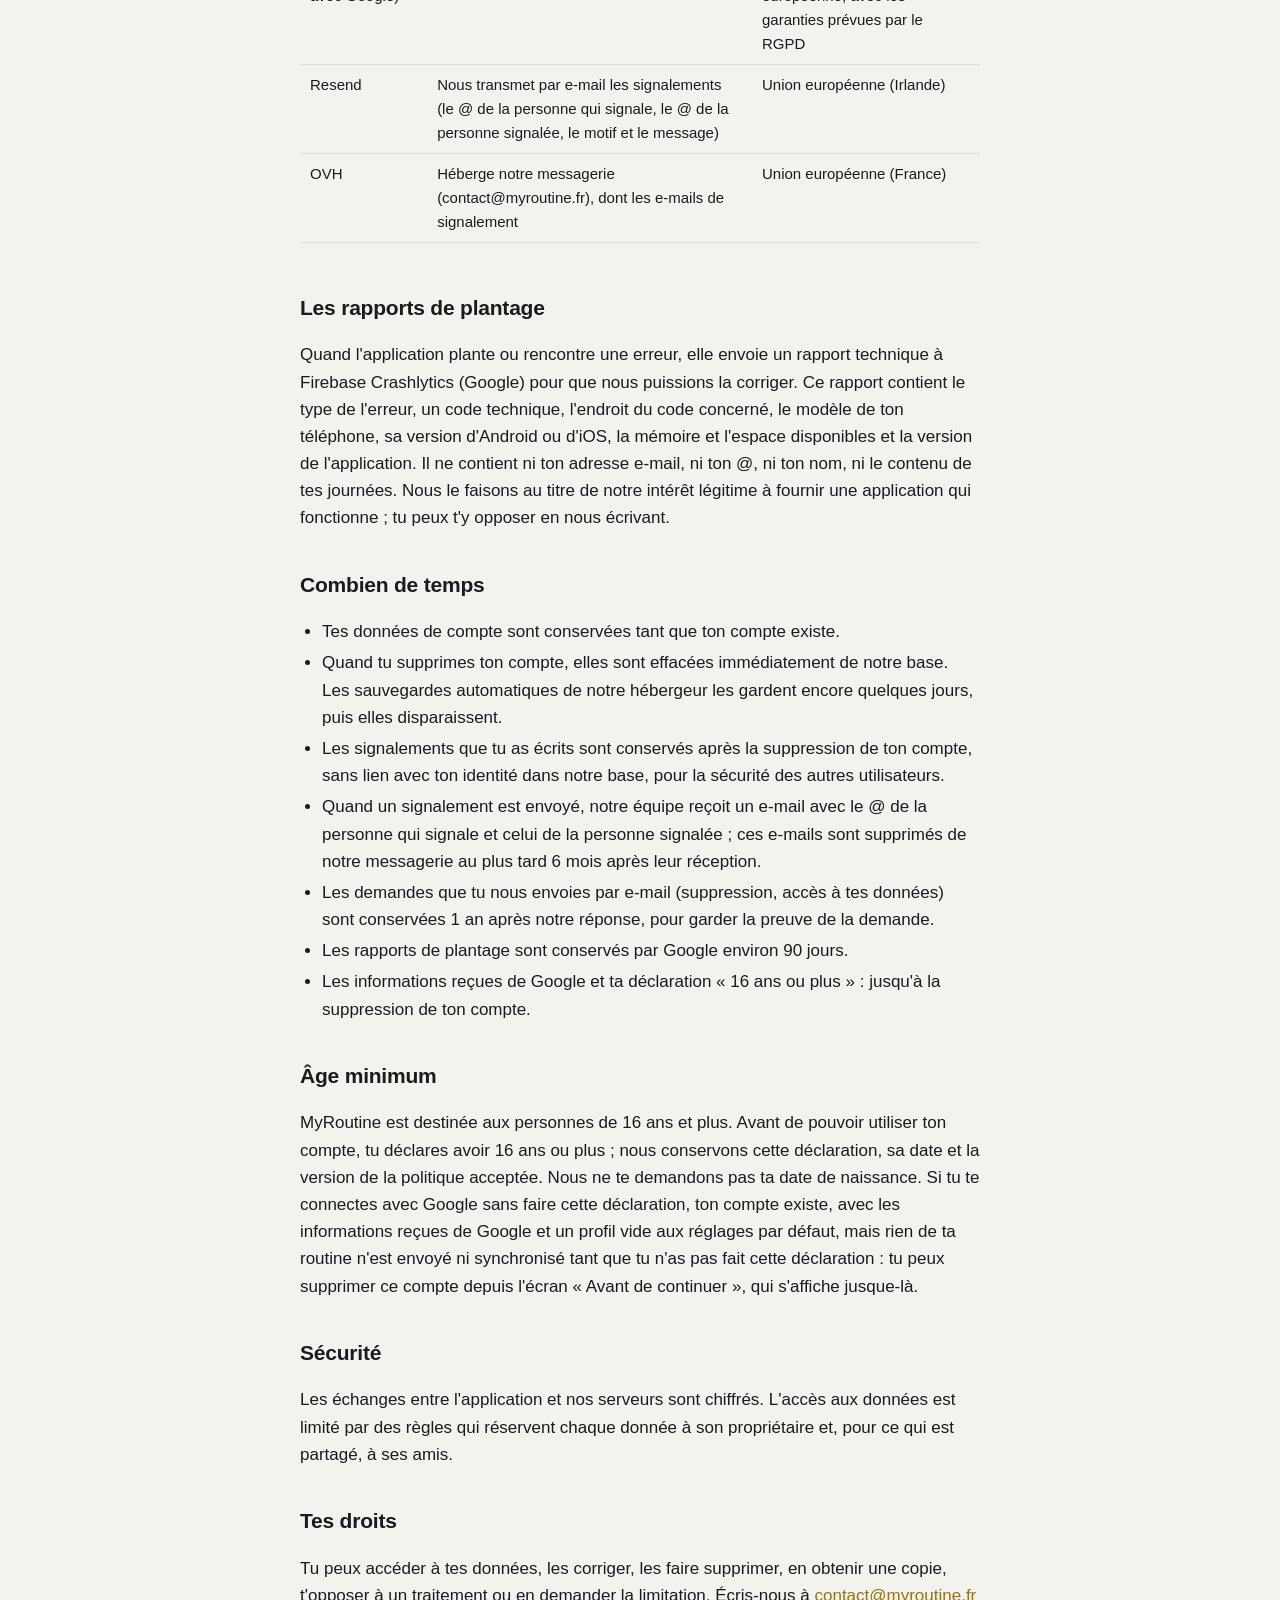
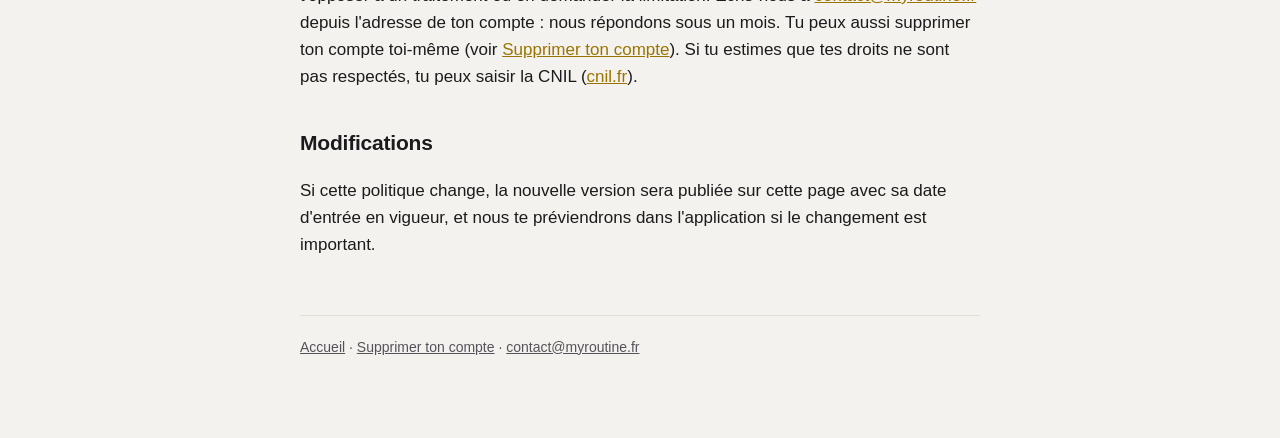
==== commit 6dd0b3a8: "demandes par e-mail (suppression, accès à tes données) : conservées 1 an après notre réponse, sur le" ====
--- a/confidentialite.html
+++ b/confidentialite.html
@@ -66,6 +66,7 @@
 <li>Quand tu supprimes ton compte, elles sont effacées immédiatement de notre base. Les sauvegardes automatiques de notre hébergeur les gardent encore quelques jours, puis elles disparaissent.</li>
 <li>Les signalements que tu as écrits sont conservés après la suppression de ton compte, sans lien avec ton identité dans notre base, pour la sécurité des autres utilisateurs.</li>
 <li>Quand un signalement est envoyé, notre équipe reçoit un e-mail avec le @ de la personne qui signale et celui de la personne signalée&nbsp;; ces e-mails sont supprimés de notre messagerie au plus tard 6 mois après leur réception.</li>
+<li>Les demandes que tu nous envoies par e-mail (suppression, accès à tes données) sont conservées 1 an après notre réponse, pour garder la preuve de la demande.</li>
 <li>Les rapports de plantage sont conservés par Google environ 90 jours.</li>
 <li>Les informations reçues de Google et ta déclaration «&nbsp;16 ans ou plus&nbsp;»&nbsp;: jusqu'à la suppression de ton compte.</li>
 </ul>
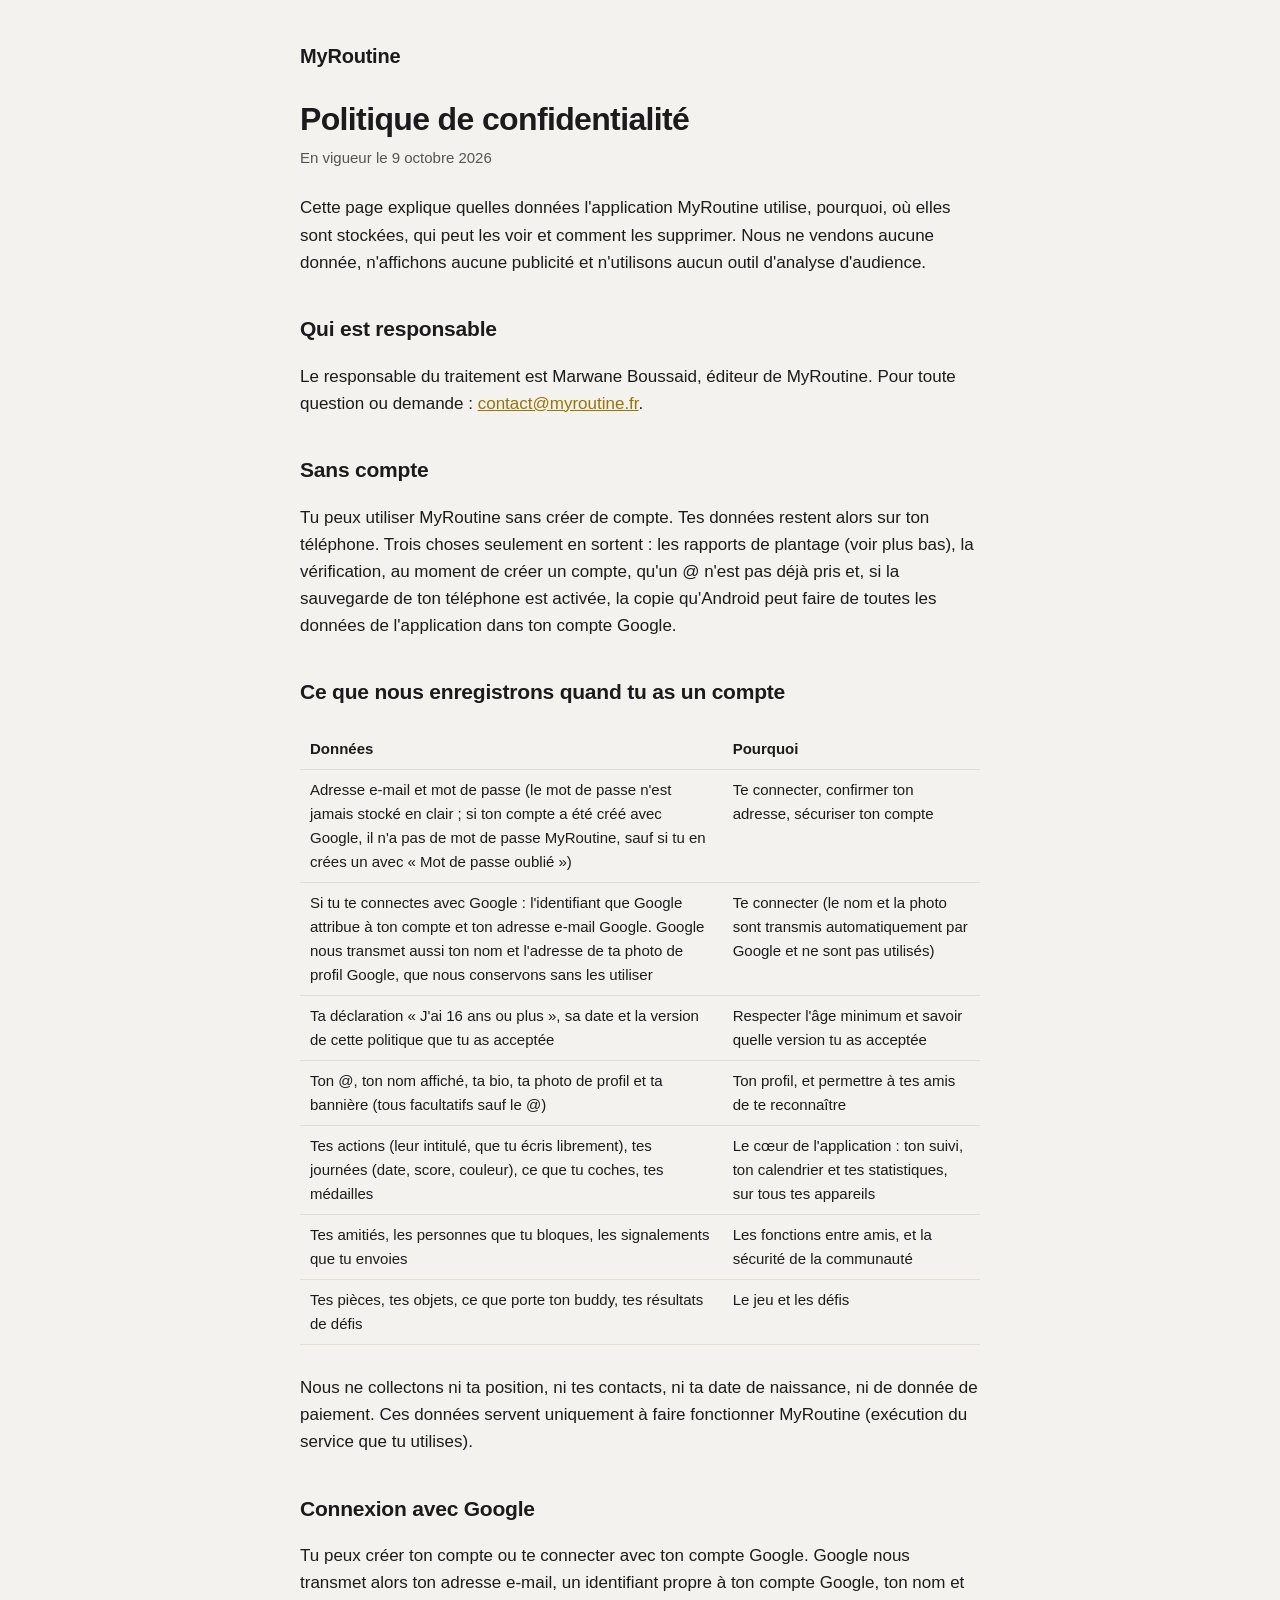
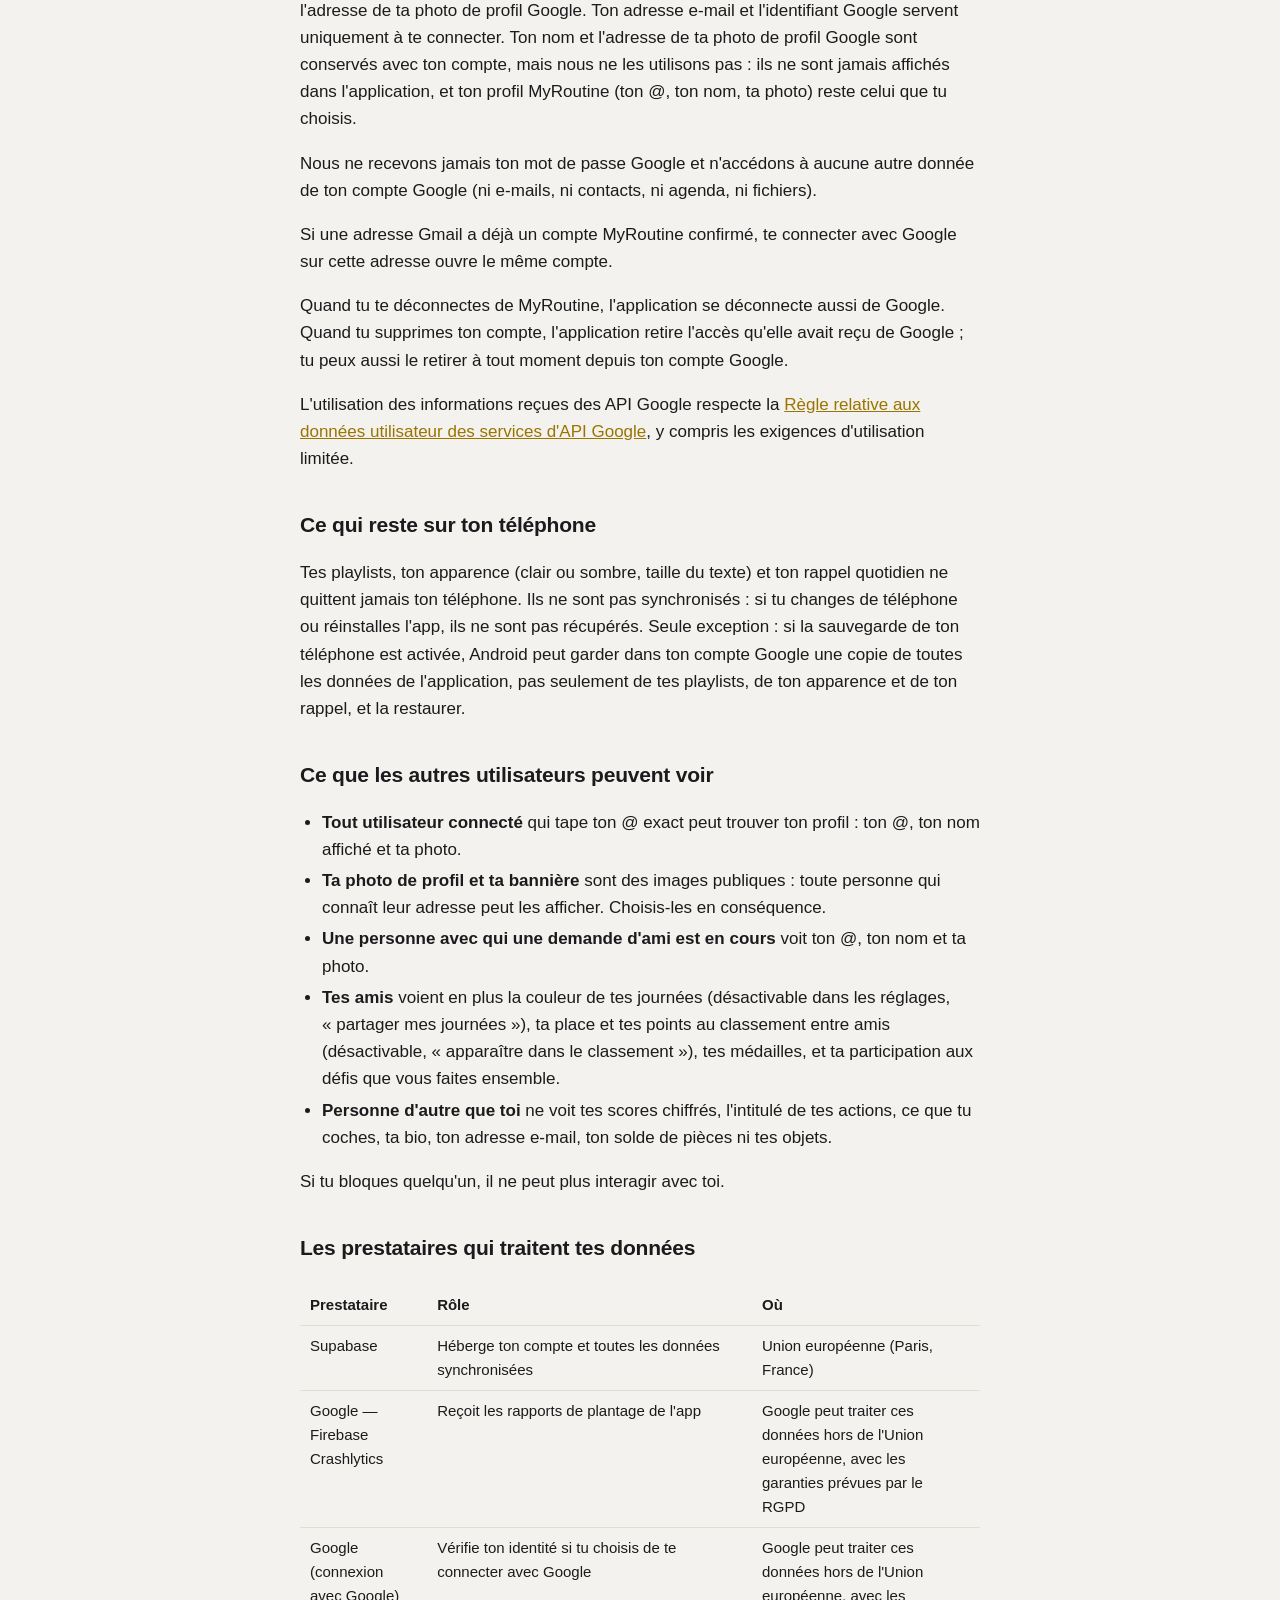
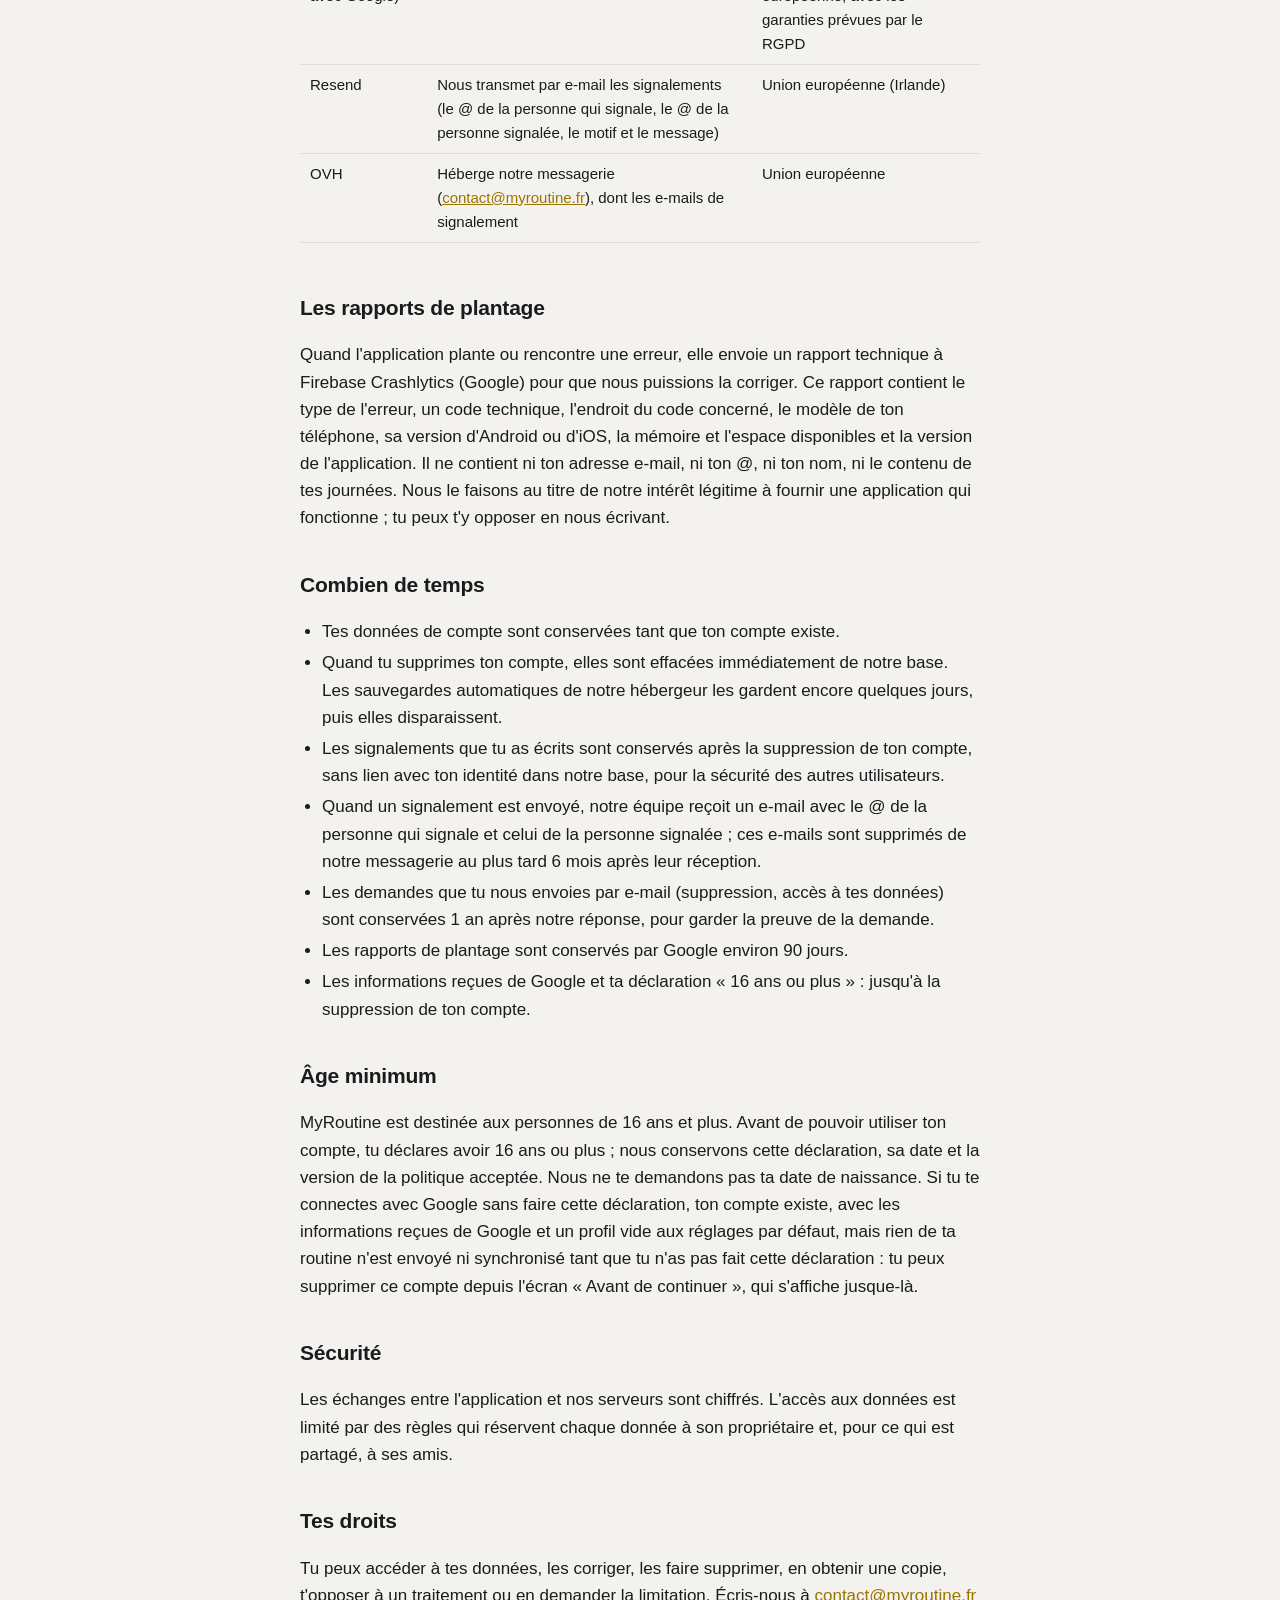
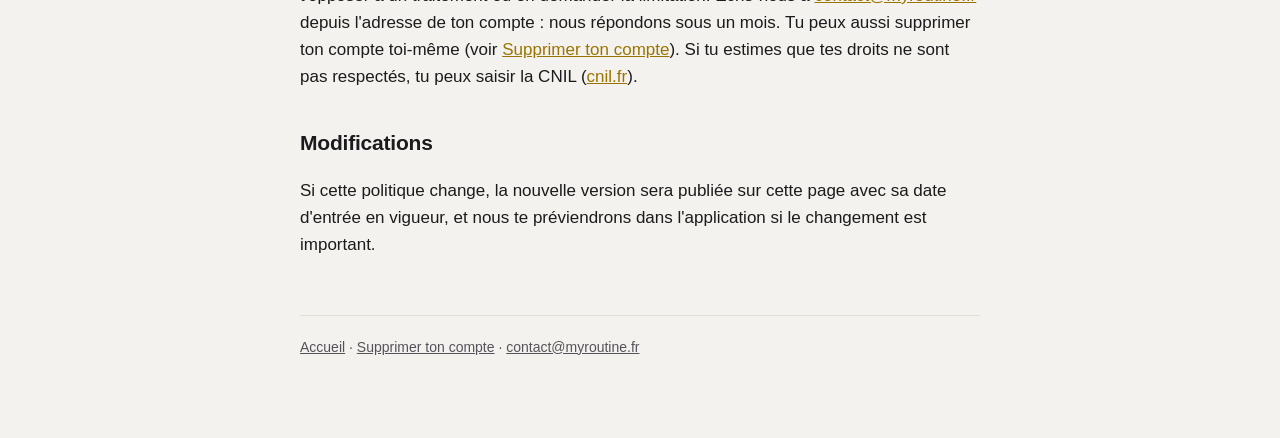
==== commit 3afbbae8: "ligne OVH : « Union européenne » sans pays, et contact@myroutine.fr en lien mailto comme ailleurs Dé" ====
--- a/confidentialite.html
+++ b/confidentialite.html
@@ -54,7 +54,7 @@
 <tr><td>Google — Firebase Crashlytics</td><td>Reçoit les rapports de plantage de l'app</td><td>Google peut traiter ces données hors de l'Union européenne, avec les garanties prévues par le RGPD</td></tr>
 <tr><td>Google (connexion avec Google)</td><td>Vérifie ton identité si tu choisis de te connecter avec Google</td><td>Google peut traiter ces données hors de l'Union européenne, avec les garanties prévues par le RGPD</td></tr>
 <tr><td>Resend</td><td>Nous transmet par e-mail les signalements (le @ de la personne qui signale, le @ de la personne signalée, le motif et le message)</td><td>Union européenne (Irlande)</td></tr>
-<tr><td>OVH</td><td>Héberge notre messagerie (contact@myroutine.fr), dont les e-mails de signalement</td><td>Union européenne (France)</td></tr>
+<tr><td>OVH</td><td>Héberge notre messagerie (<a href="mailto:contact@myroutine.fr">contact@myroutine.fr</a>), dont les e-mails de signalement</td><td>Union européenne</td></tr>
 </table></div>
 
 <h2>Les rapports de plantage</h2>
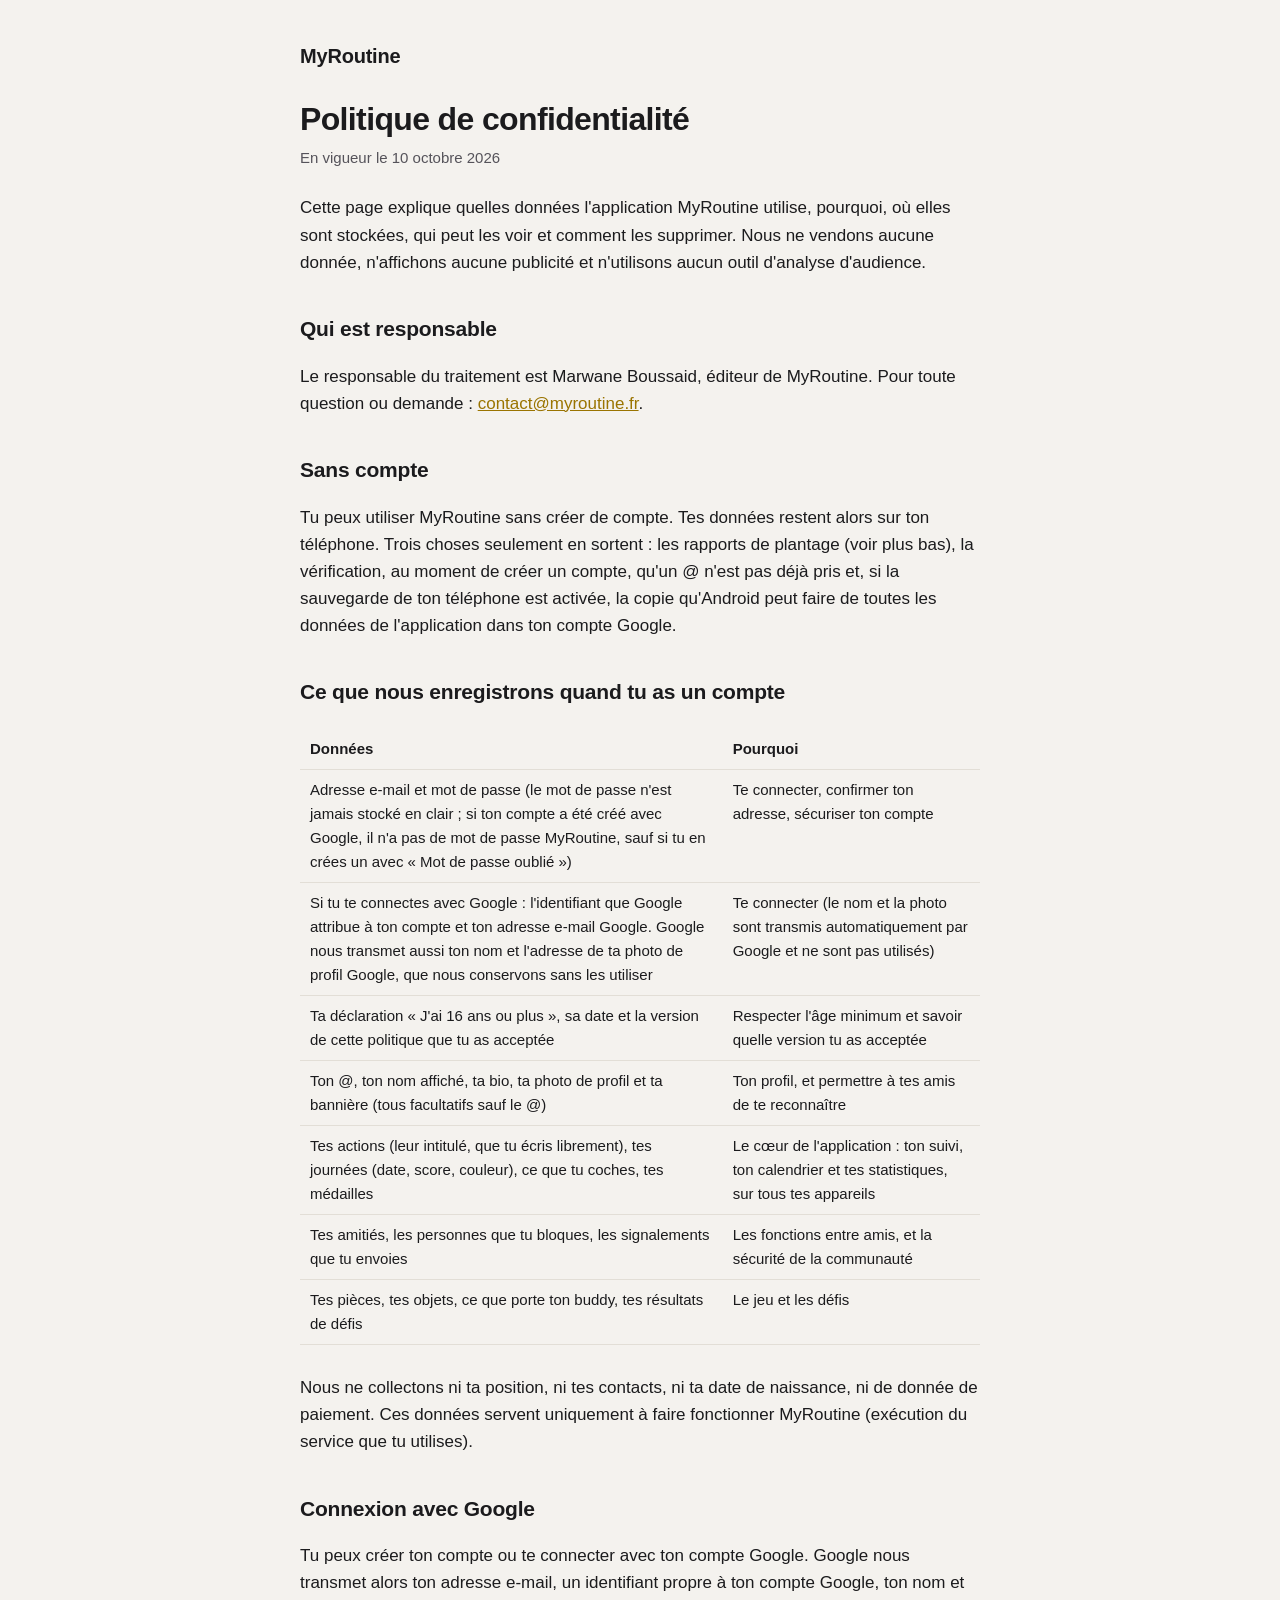
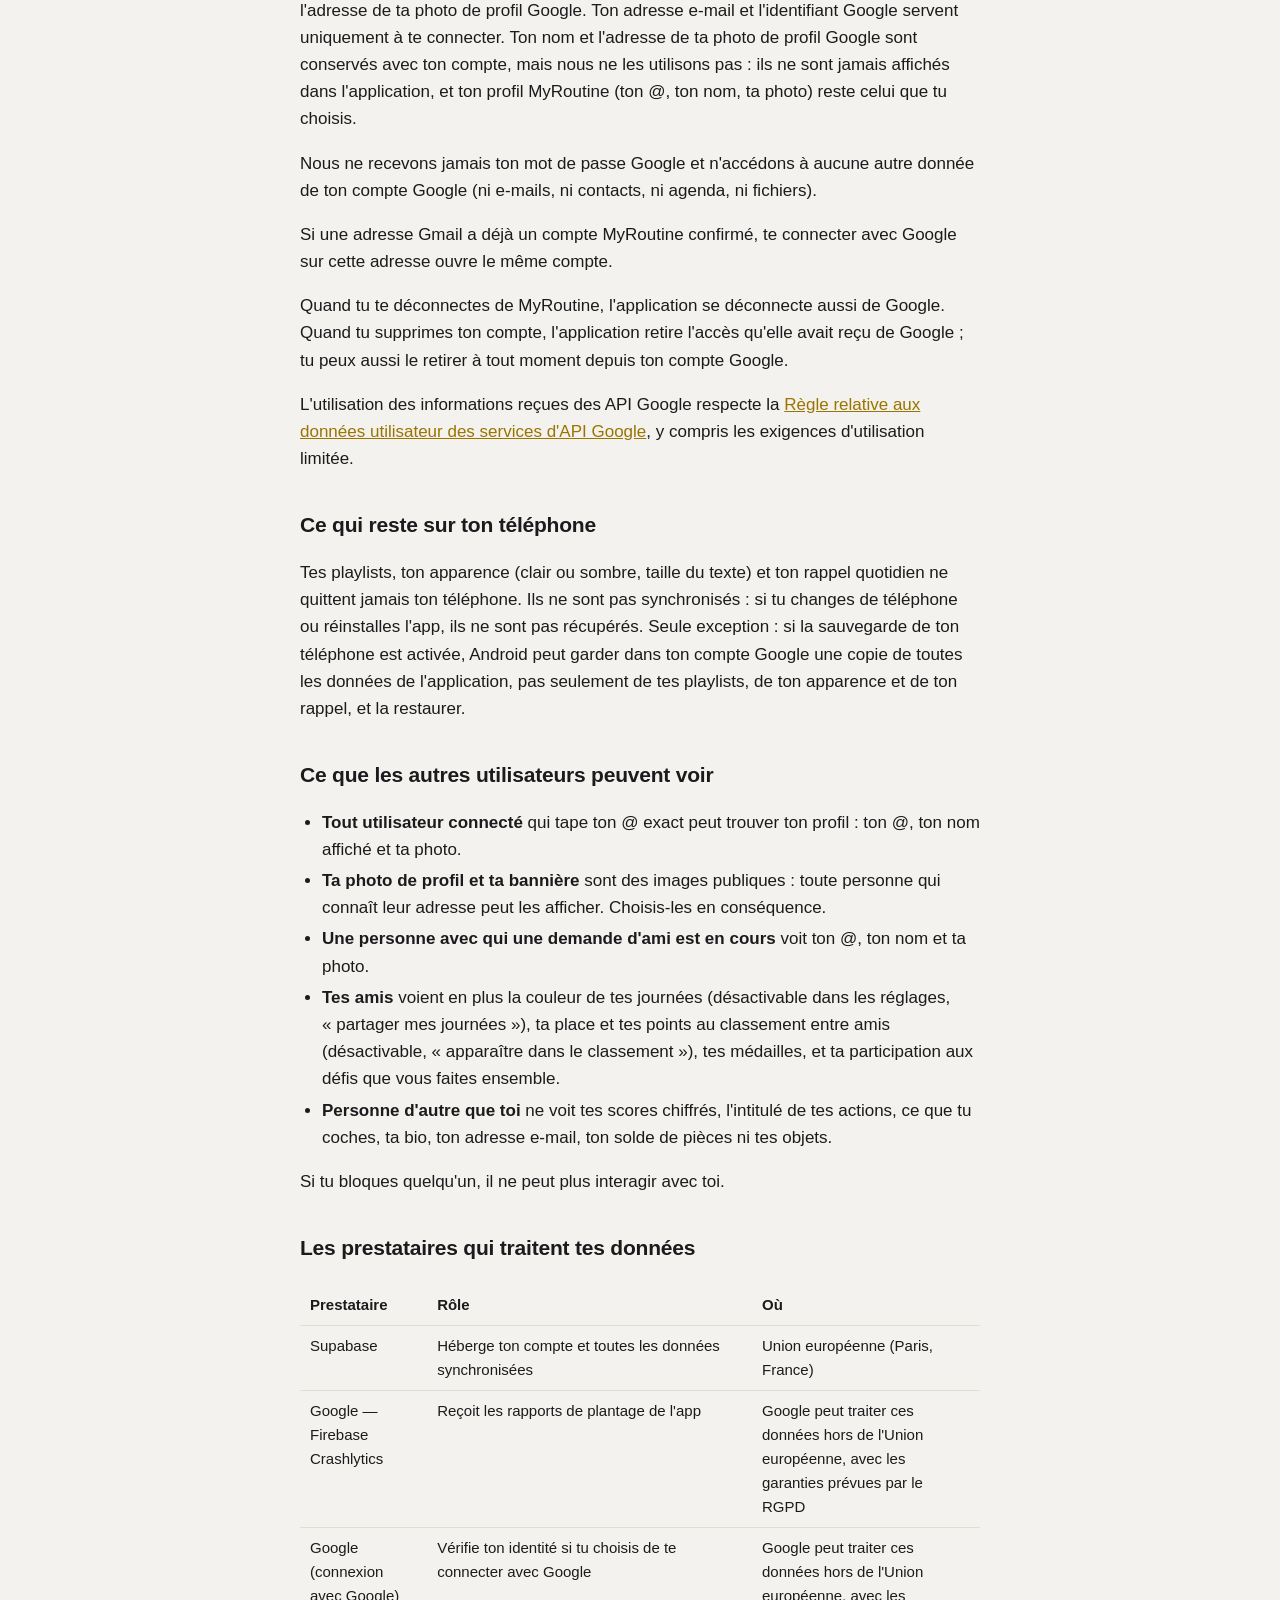
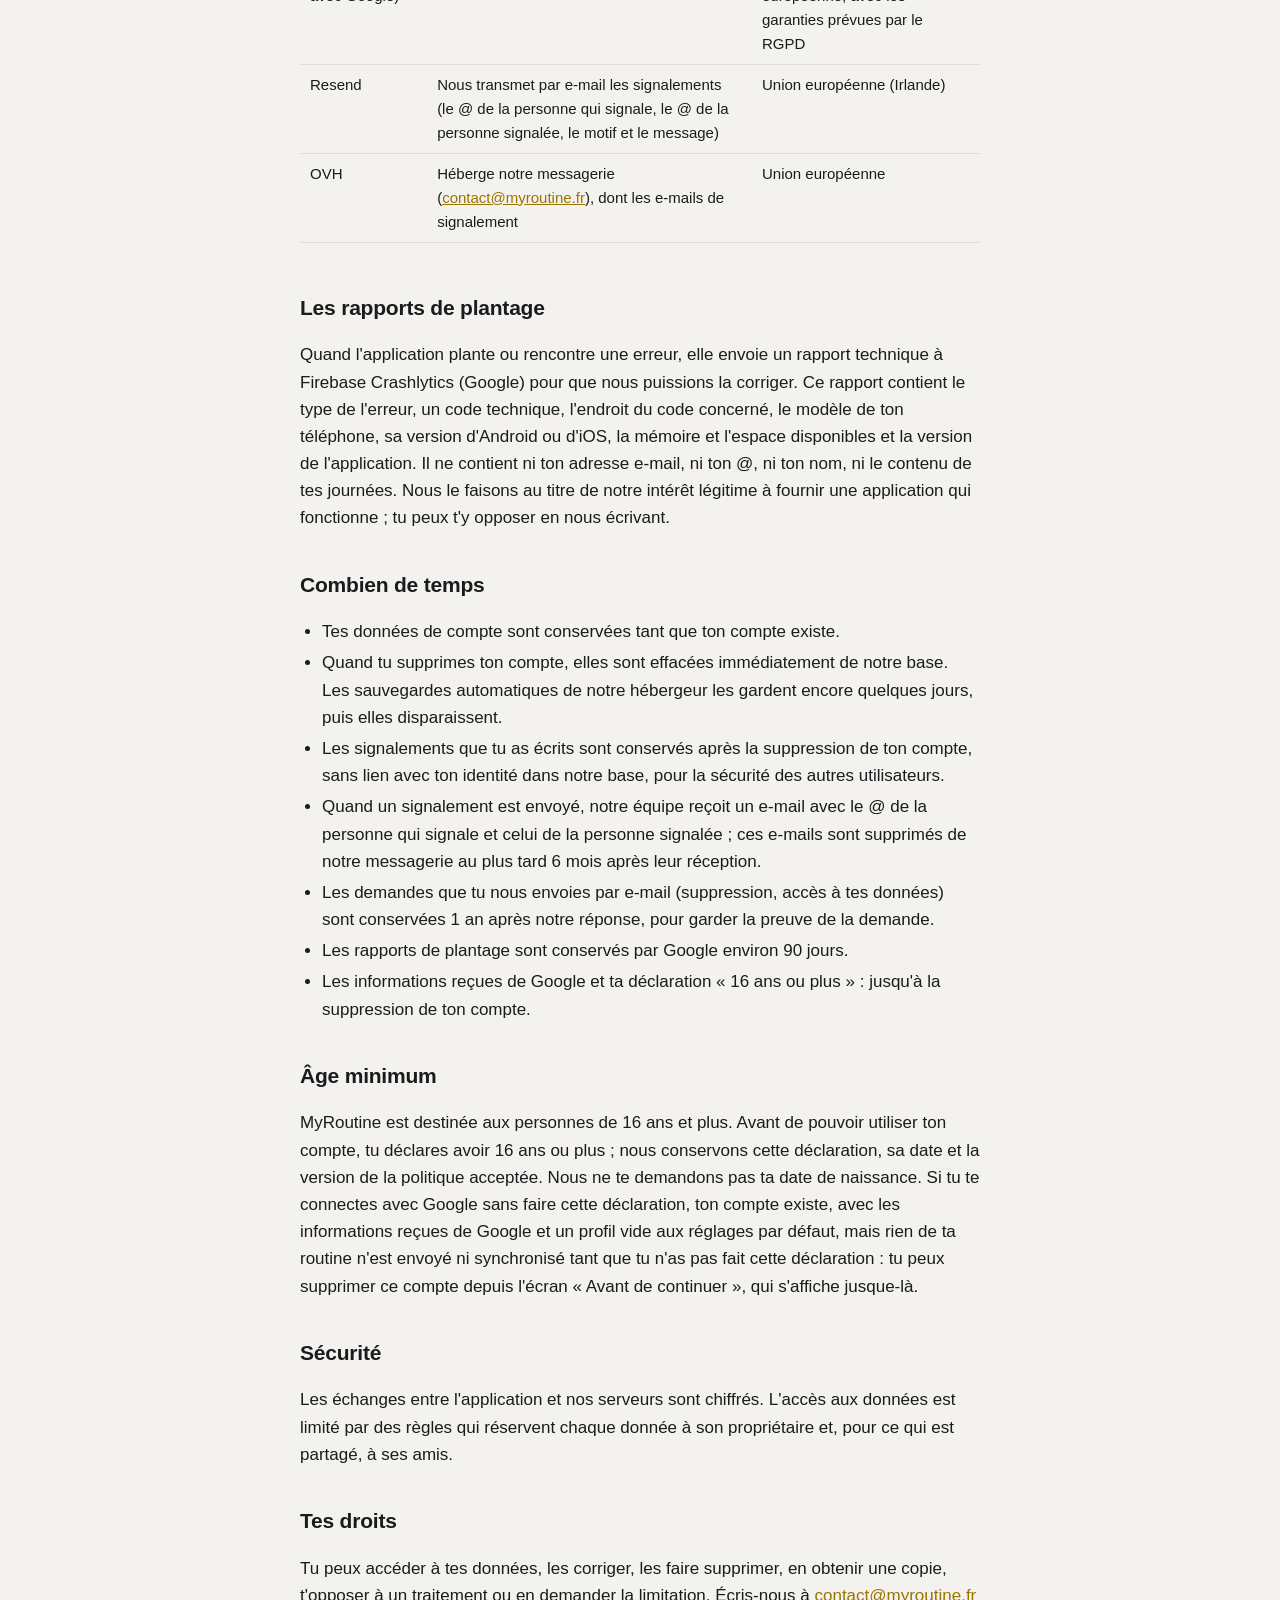
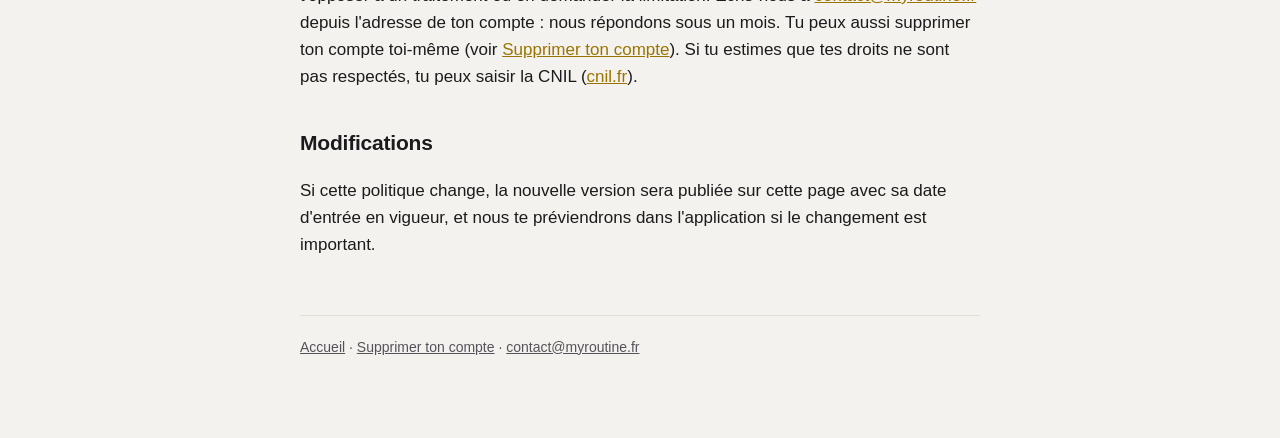
==== commit bf1562be: "date d'effet : « En vigueur le 10 octobre 2026 », la valeur compilée dans la build 5 kVersionPolitiq" ====
--- a/confidentialite.html
+++ b/confidentialite.html
@@ -4,7 +4,7 @@
 <body><main>
 <header><a href="./">MyRoutine</a></header>
 <h1>Politique de confidentialité</h1>
-<p class="meta">En vigueur le 9 octobre 2026</p>
+<p class="meta">En vigueur le 10 octobre 2026</p>
 
 <p>Cette page explique quelles données l'application MyRoutine utilise, pourquoi, où elles sont stockées, qui peut les voir et comment les supprimer. Nous ne vendons aucune donnée, n'affichons aucune publicité et n'utilisons aucun outil d'analyse d'audience.</p>
 
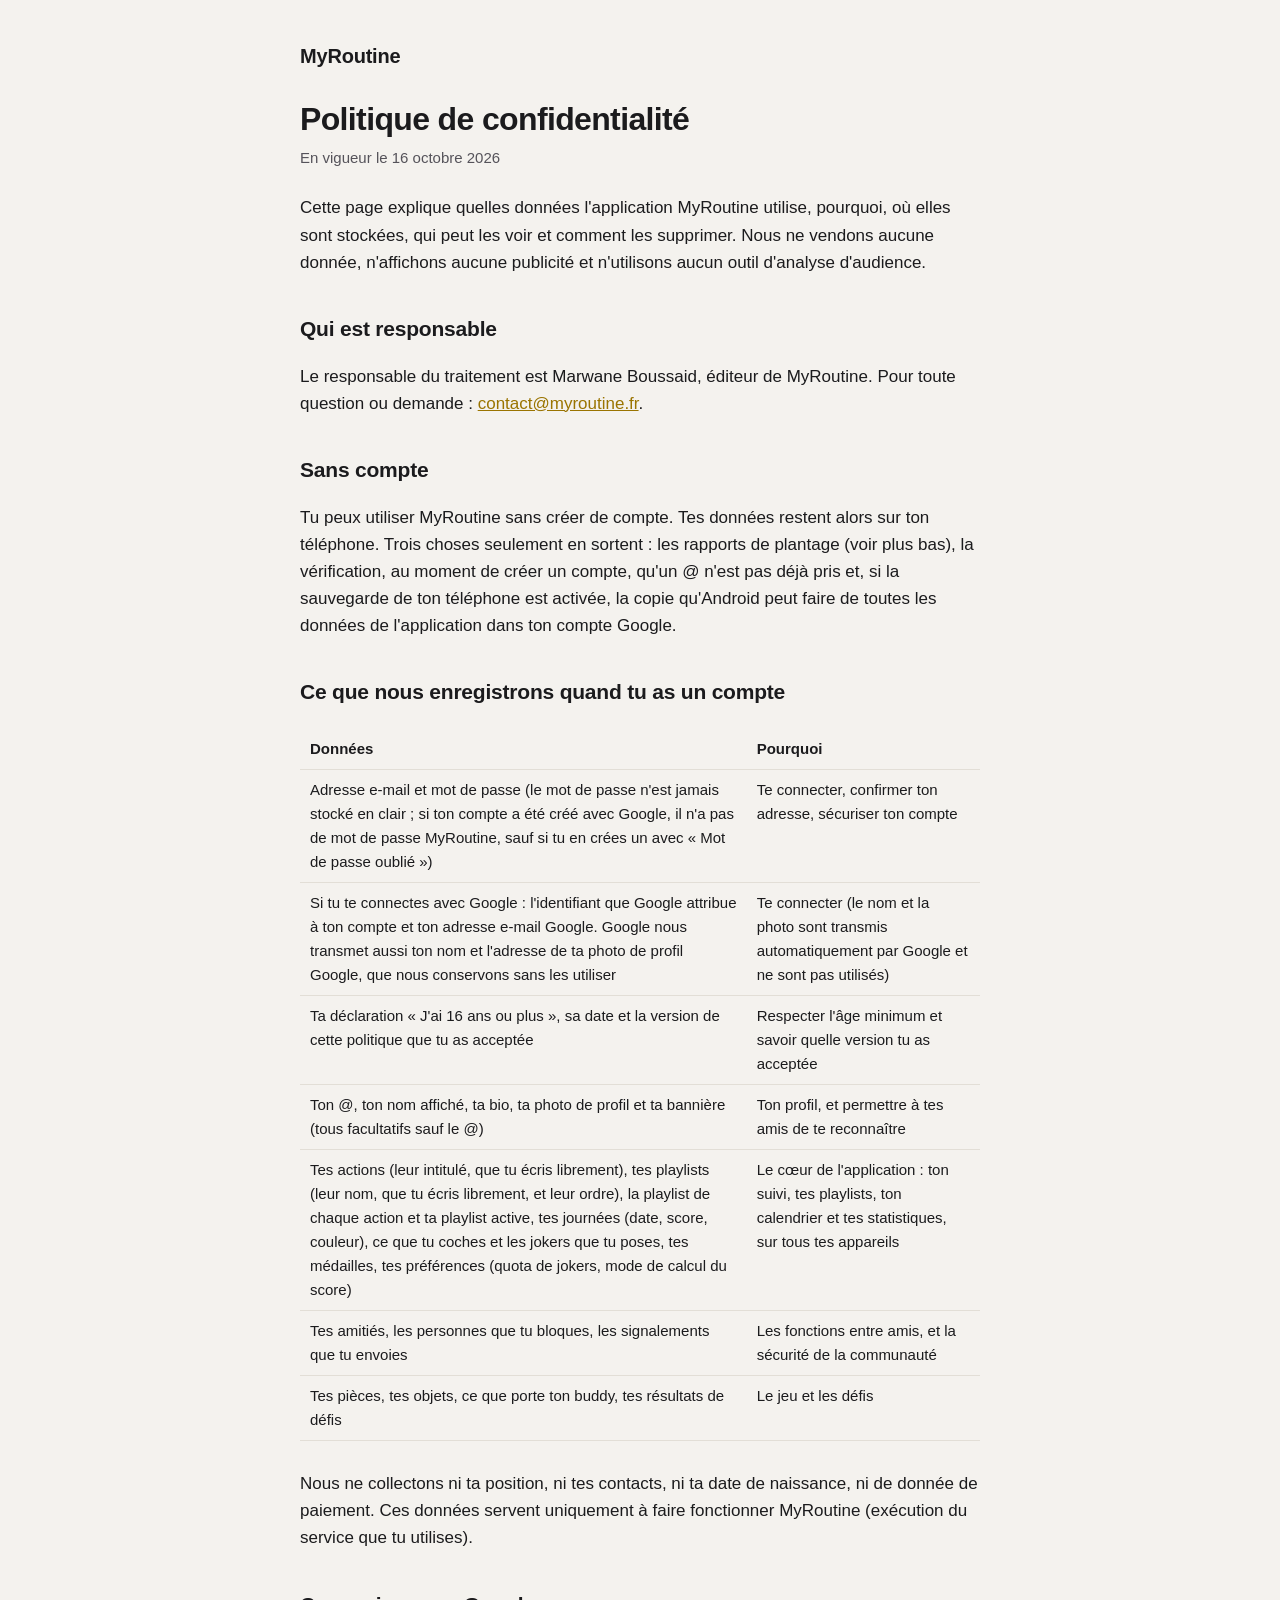
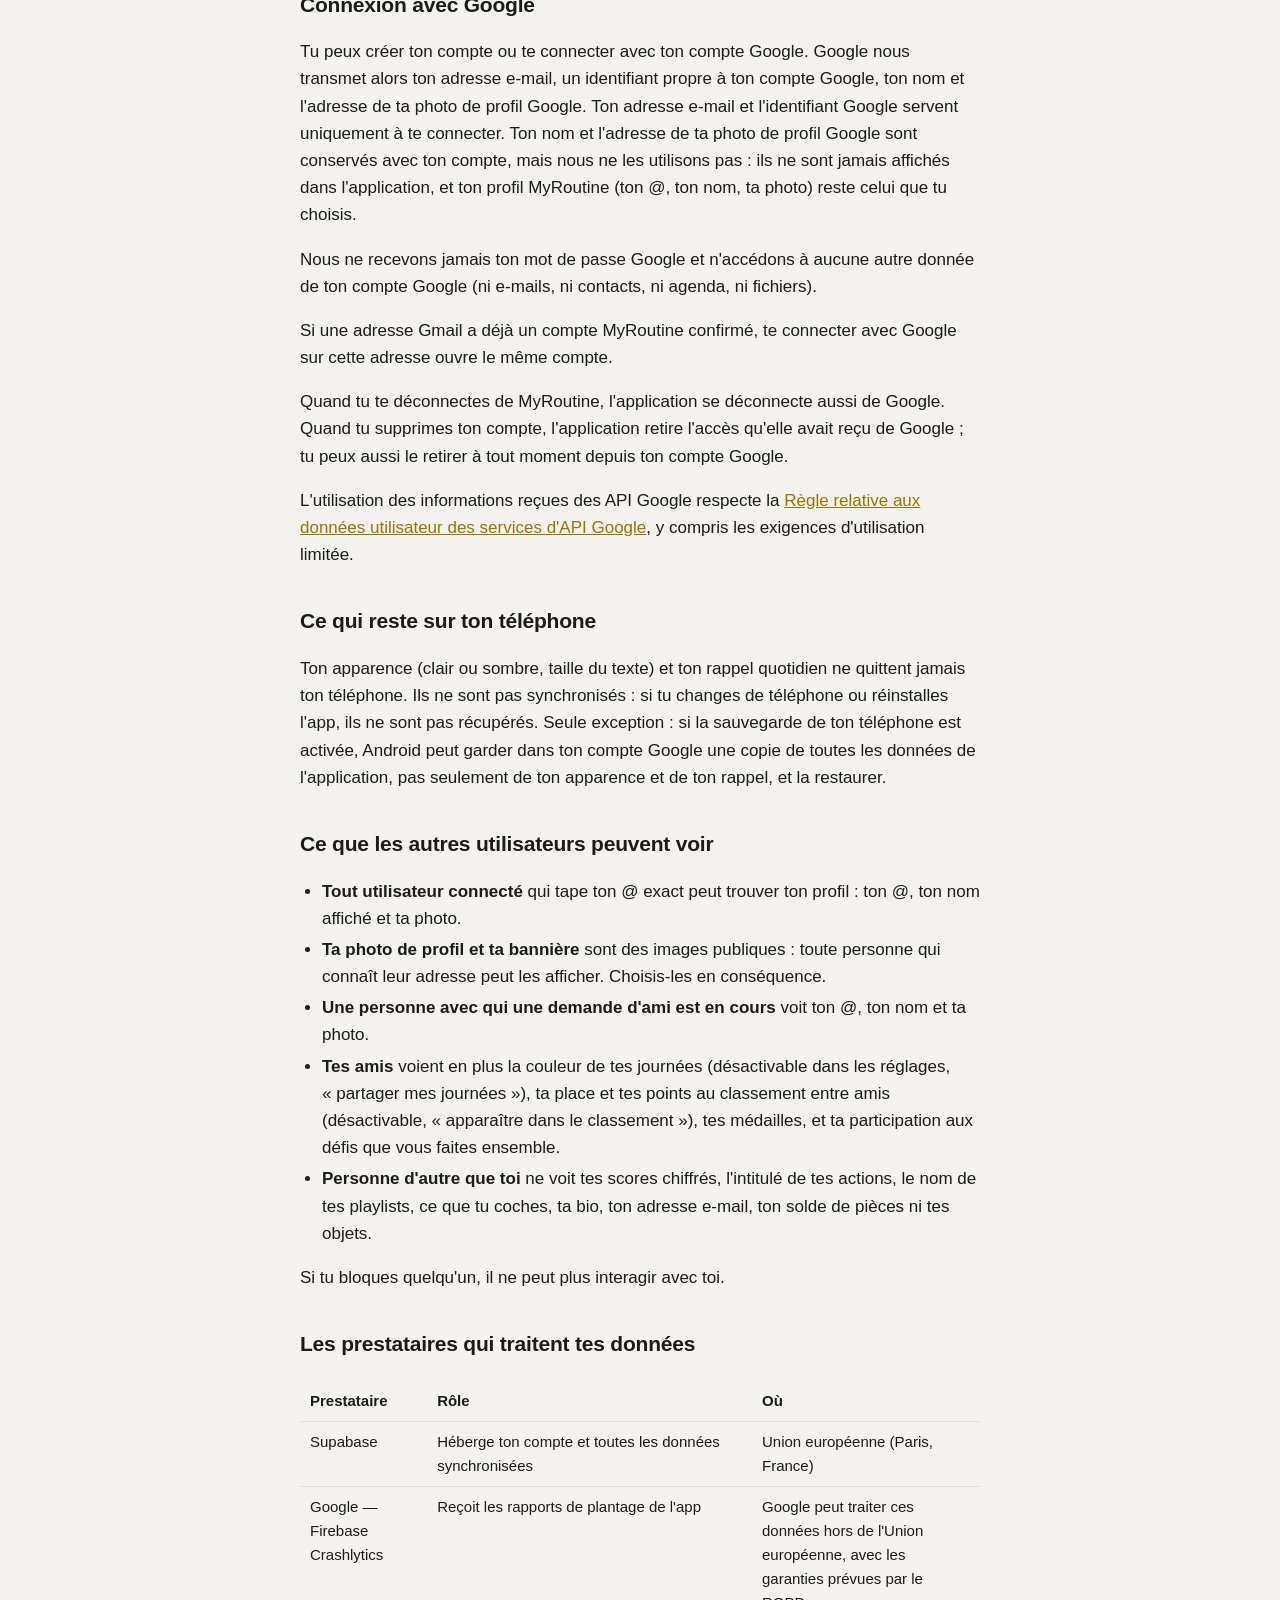
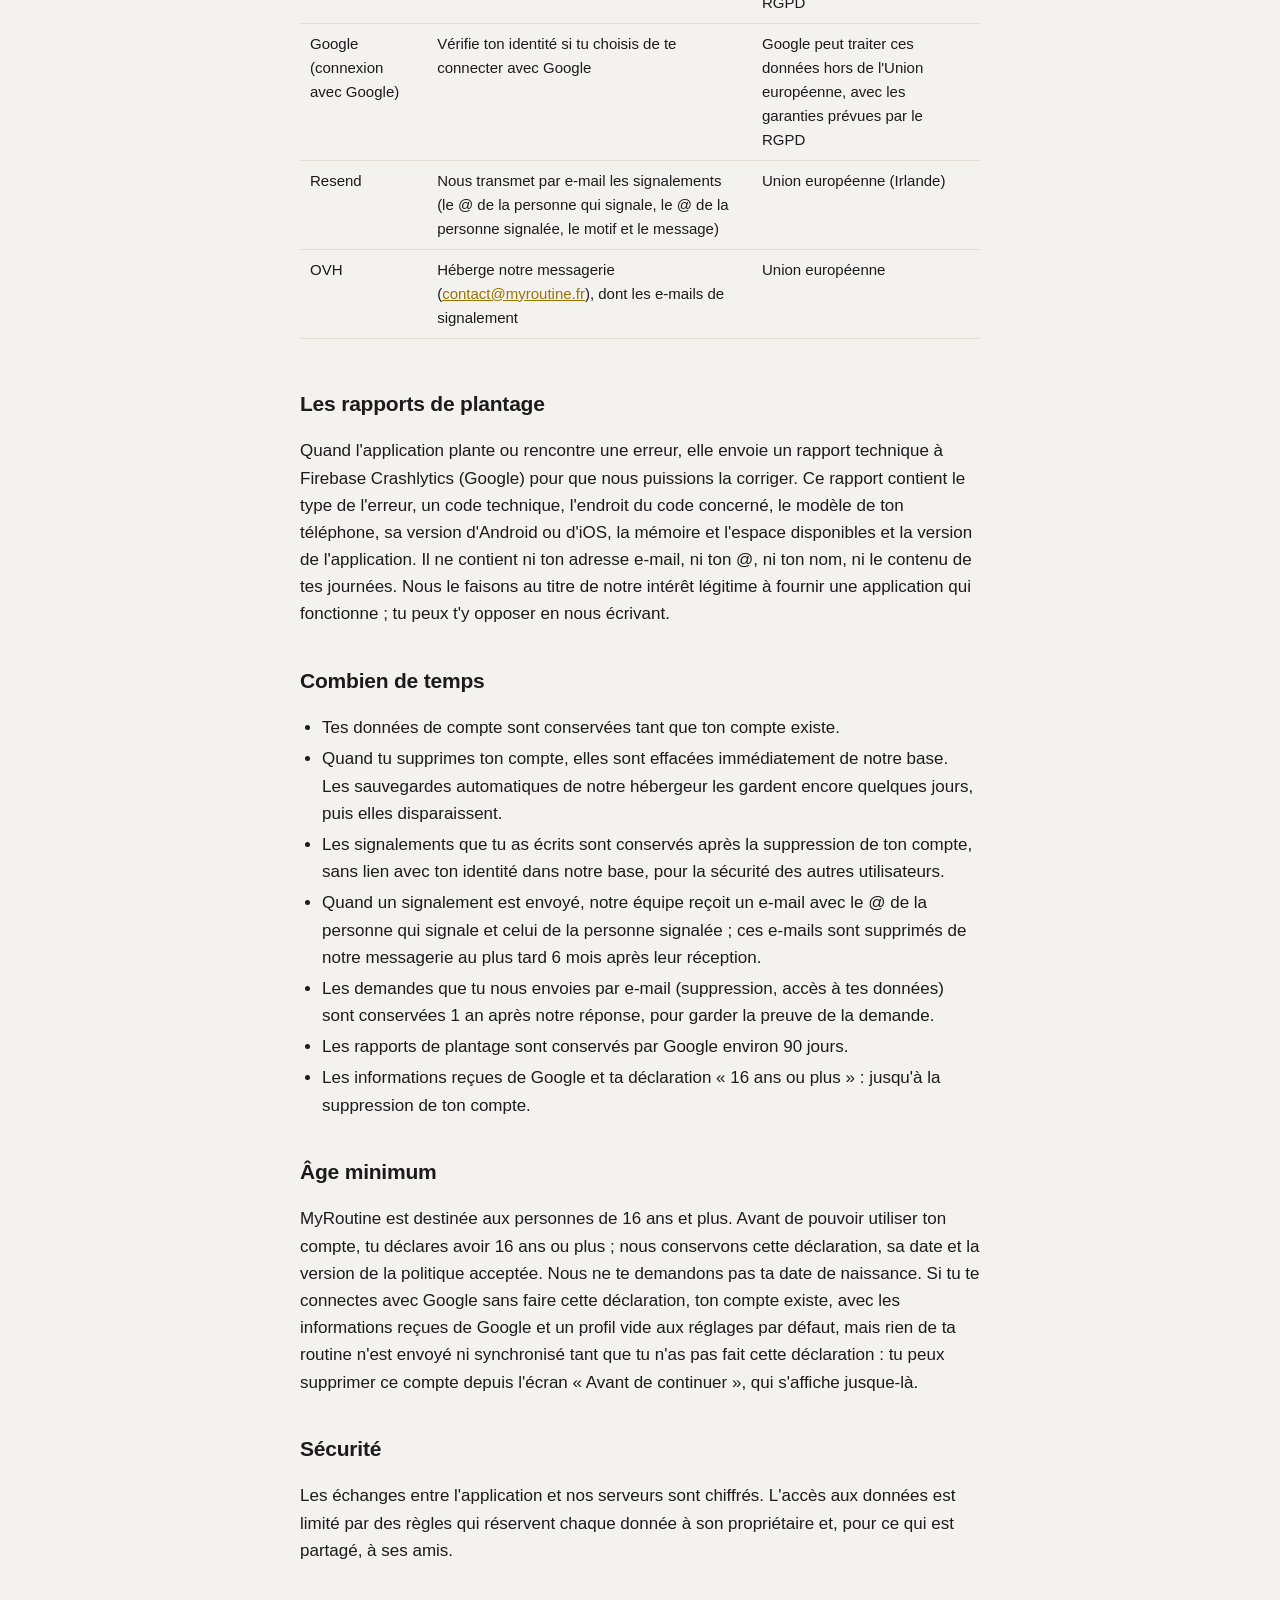
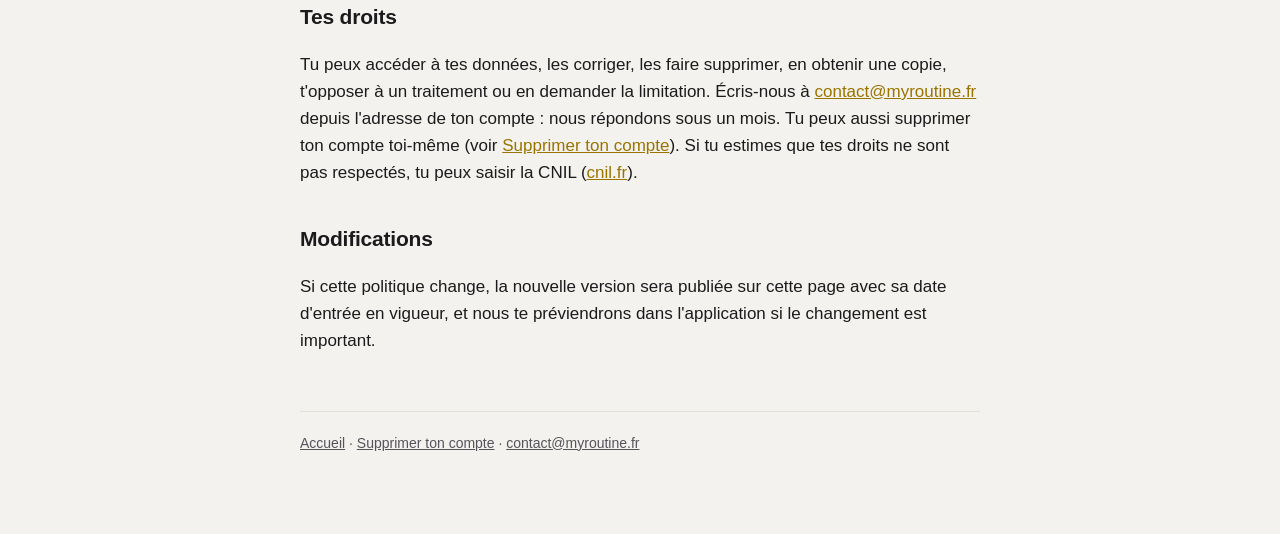
==== commit 67a8d3d5: "politique du 16 octobre 2026 : les playlists suivent le compte (build 6) Depuis les lots S2 et S3, l" ====
--- a/confidentialite.html
+++ b/confidentialite.html
@@ -4,7 +4,7 @@
 <body><main>
 <header><a href="./">MyRoutine</a></header>
 <h1>Politique de confidentialité</h1>
-<p class="meta">En vigueur le 10 octobre 2026</p>
+<p class="meta">En vigueur le 16 octobre 2026</p>
 
 <p>Cette page explique quelles données l'application MyRoutine utilise, pourquoi, où elles sont stockées, qui peut les voir et comment les supprimer. Nous ne vendons aucune donnée, n'affichons aucune publicité et n'utilisons aucun outil d'analyse d'audience.</p>
 
@@ -21,7 +21,7 @@
 <tr><td>Si tu te connectes avec Google&nbsp;: l'identifiant que Google attribue à ton compte et ton adresse e-mail Google. Google nous transmet aussi ton nom et l'adresse de ta photo de profil Google, que nous conservons sans les utiliser</td><td>Te connecter (le nom et la photo sont transmis automatiquement par Google et ne sont pas utilisés)</td></tr>
 <tr><td>Ta déclaration «&nbsp;J'ai 16 ans ou plus&nbsp;», sa date et la version de cette politique que tu as acceptée</td><td>Respecter l'âge minimum et savoir quelle version tu as acceptée</td></tr>
 <tr><td>Ton @, ton nom affiché, ta bio, ta photo de profil et ta bannière (tous facultatifs sauf le @)</td><td>Ton profil, et permettre à tes amis de te reconnaître</td></tr>
-<tr><td>Tes actions (leur intitulé, que tu écris librement), tes journées (date, score, couleur), ce que tu coches, tes médailles</td><td>Le cœur de l'application&nbsp;: ton suivi, ton calendrier et tes statistiques, sur tous tes appareils</td></tr>
+<tr><td>Tes actions (leur intitulé, que tu écris librement), tes playlists (leur nom, que tu écris librement, et leur ordre), la playlist de chaque action et ta playlist active, tes journées (date, score, couleur), ce que tu coches et les jokers que tu poses, tes médailles, tes préférences (quota de jokers, mode de calcul du score)</td><td>Le cœur de l'application&nbsp;: ton suivi, tes playlists, ton calendrier et tes statistiques, sur tous tes appareils</td></tr>
 <tr><td>Tes amitiés, les personnes que tu bloques, les signalements que tu envoies</td><td>Les fonctions entre amis, et la sécurité de la communauté</td></tr>
 <tr><td>Tes pièces, tes objets, ce que porte ton buddy, tes résultats de défis</td><td>Le jeu et les défis</td></tr>
 </table></div>
@@ -35,7 +35,7 @@
 <p>L'utilisation des informations reçues des API Google respecte la <a href="https://developers.google.com/terms/api-services-user-data-policy">Règle relative aux données utilisateur des services d'API Google</a>, y compris les exigences d'utilisation limitée.</p>
 
 <h2>Ce qui reste sur ton téléphone</h2>
-<p>Tes playlists, ton apparence (clair ou sombre, taille du texte) et ton rappel quotidien ne quittent jamais ton téléphone. Ils ne sont pas synchronisés&nbsp;: si tu changes de téléphone ou réinstalles l'app, ils ne sont pas récupérés. Seule exception&nbsp;: si la sauvegarde de ton téléphone est activée, Android peut garder dans ton compte Google une copie de toutes les données de l'application, pas seulement de tes playlists, de ton apparence et de ton rappel, et la restaurer.</p>
+<p>Ton apparence (clair ou sombre, taille du texte) et ton rappel quotidien ne quittent jamais ton téléphone. Ils ne sont pas synchronisés&nbsp;: si tu changes de téléphone ou réinstalles l'app, ils ne sont pas récupérés. Seule exception&nbsp;: si la sauvegarde de ton téléphone est activée, Android peut garder dans ton compte Google une copie de toutes les données de l'application, pas seulement de ton apparence et de ton rappel, et la restaurer.</p>
 
 <h2>Ce que les autres utilisateurs peuvent voir</h2>
 <ul>
@@ -43,7 +43,7 @@
 <li><strong>Ta photo de profil et ta bannière</strong> sont des images publiques&nbsp;: toute personne qui connaît leur adresse peut les afficher. Choisis-les en conséquence.</li>
 <li><strong>Une personne avec qui une demande d'ami est en cours</strong> voit ton @, ton nom et ta photo.</li>
 <li><strong>Tes amis</strong> voient en plus la couleur de tes journées (désactivable dans les réglages, «&nbsp;partager mes journées&nbsp;»), ta place et tes points au classement entre amis (désactivable, «&nbsp;apparaître dans le classement&nbsp;»), tes médailles, et ta participation aux défis que vous faites ensemble.</li>
-<li><strong>Personne d'autre que toi</strong> ne voit tes scores chiffrés, l'intitulé de tes actions, ce que tu coches, ta bio, ton adresse e-mail, ton solde de pièces ni tes objets.</li>
+<li><strong>Personne d'autre que toi</strong> ne voit tes scores chiffrés, l'intitulé de tes actions, le nom de tes playlists, ce que tu coches, ta bio, ton adresse e-mail, ton solde de pièces ni tes objets.</li>
 </ul>
 <p>Si tu bloques quelqu'un, il ne peut plus interagir avec toi.</p>
 
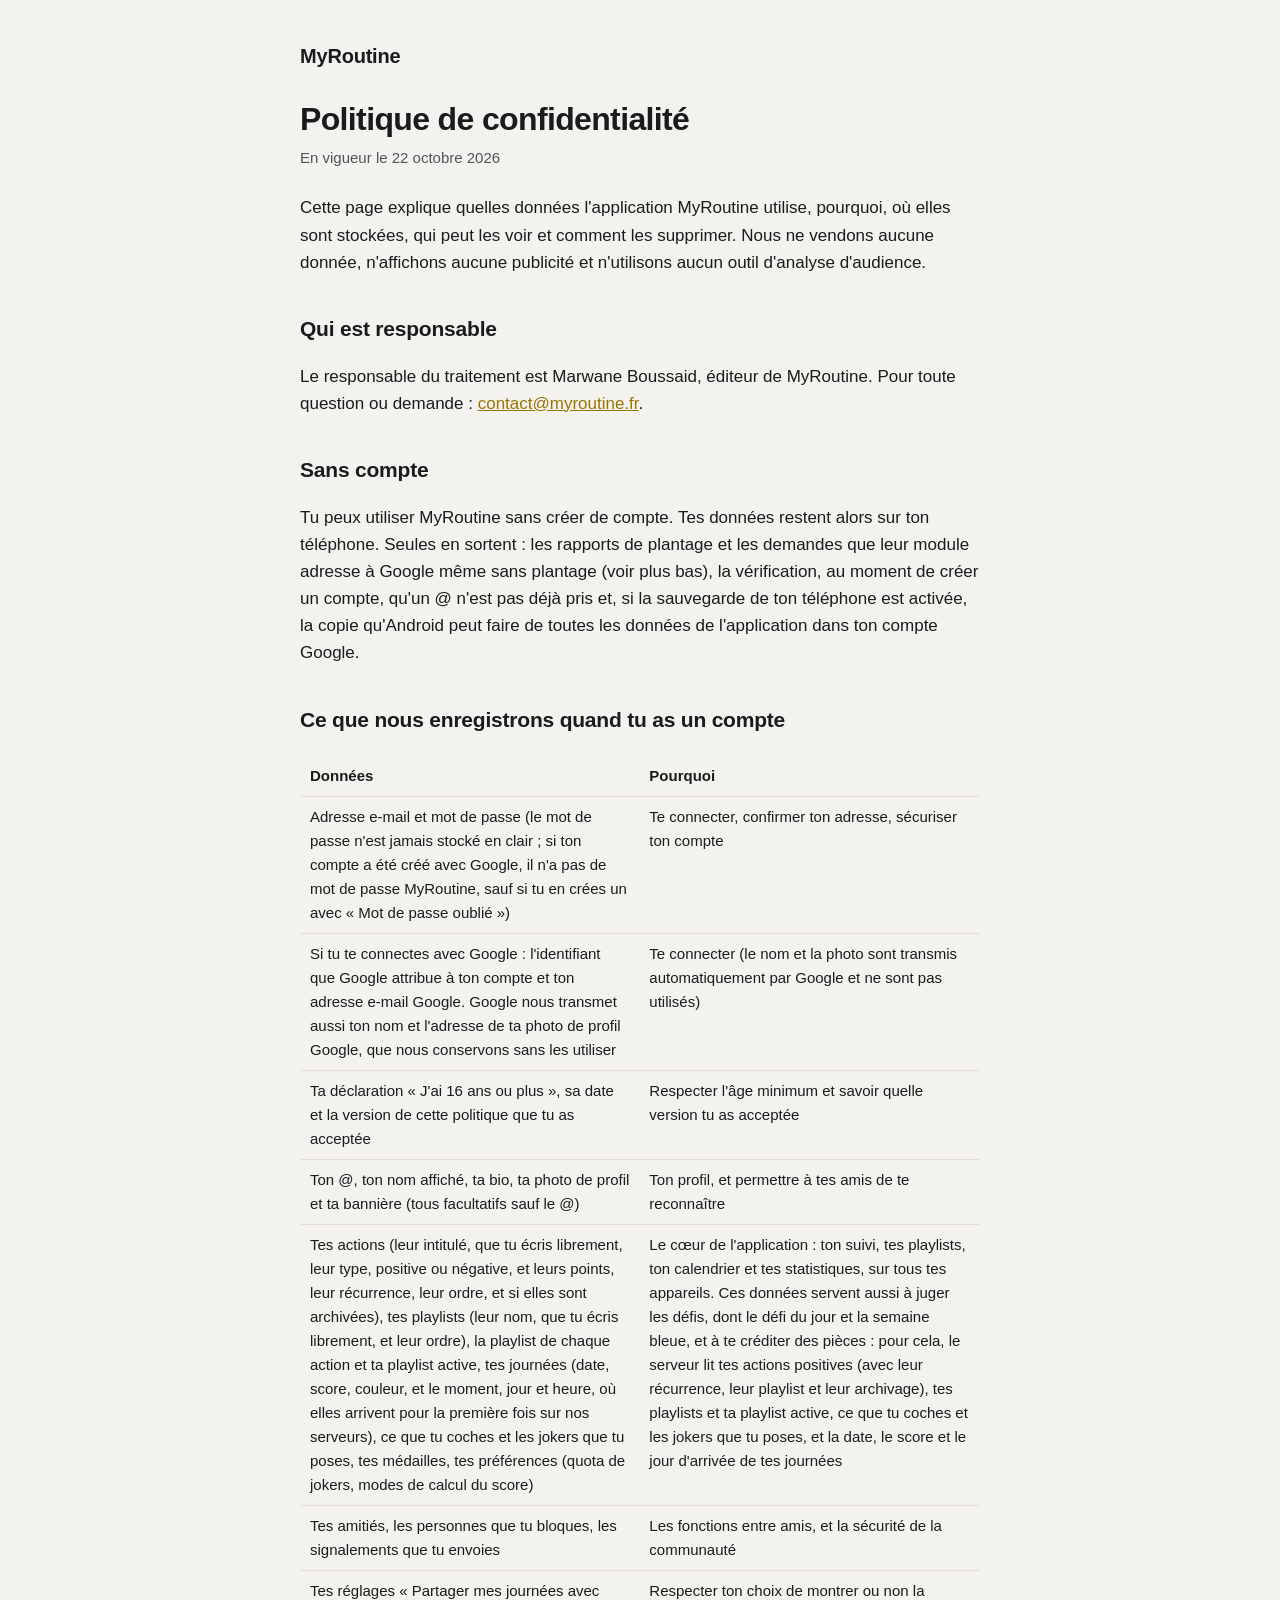
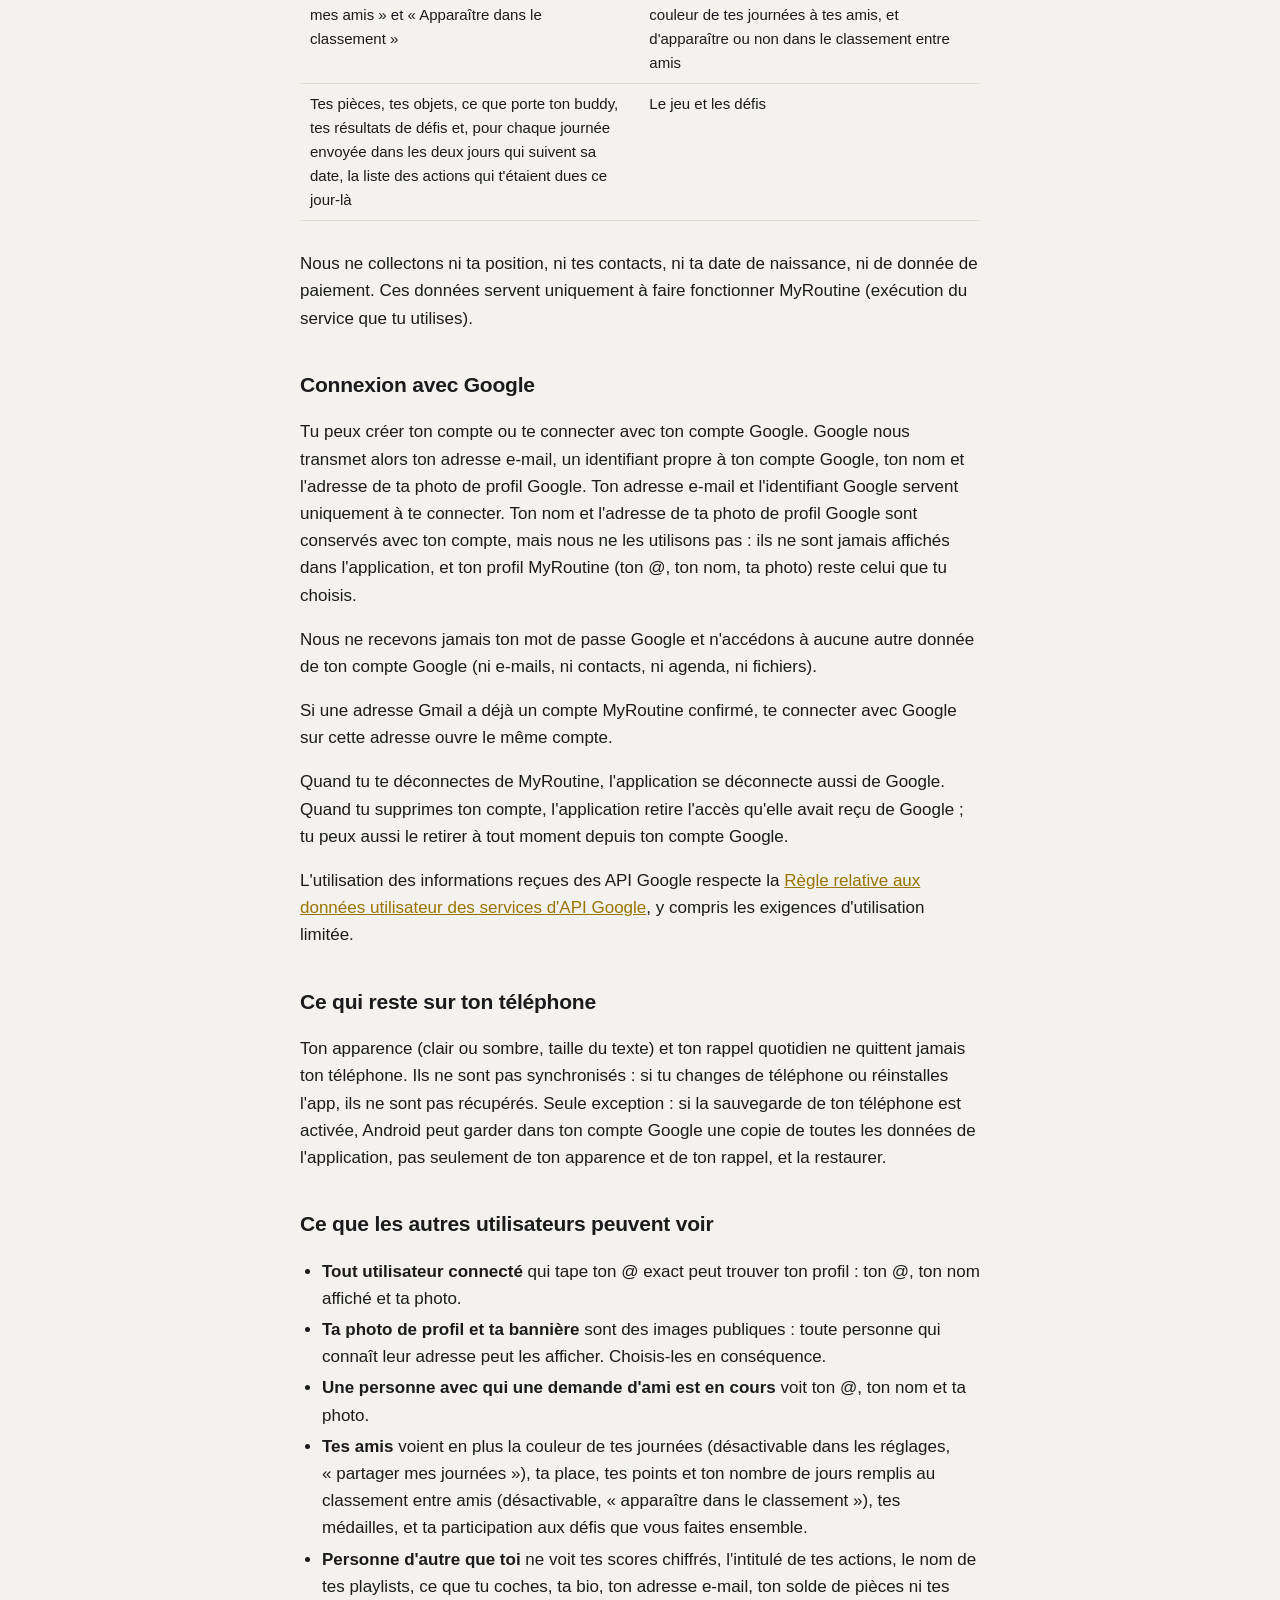
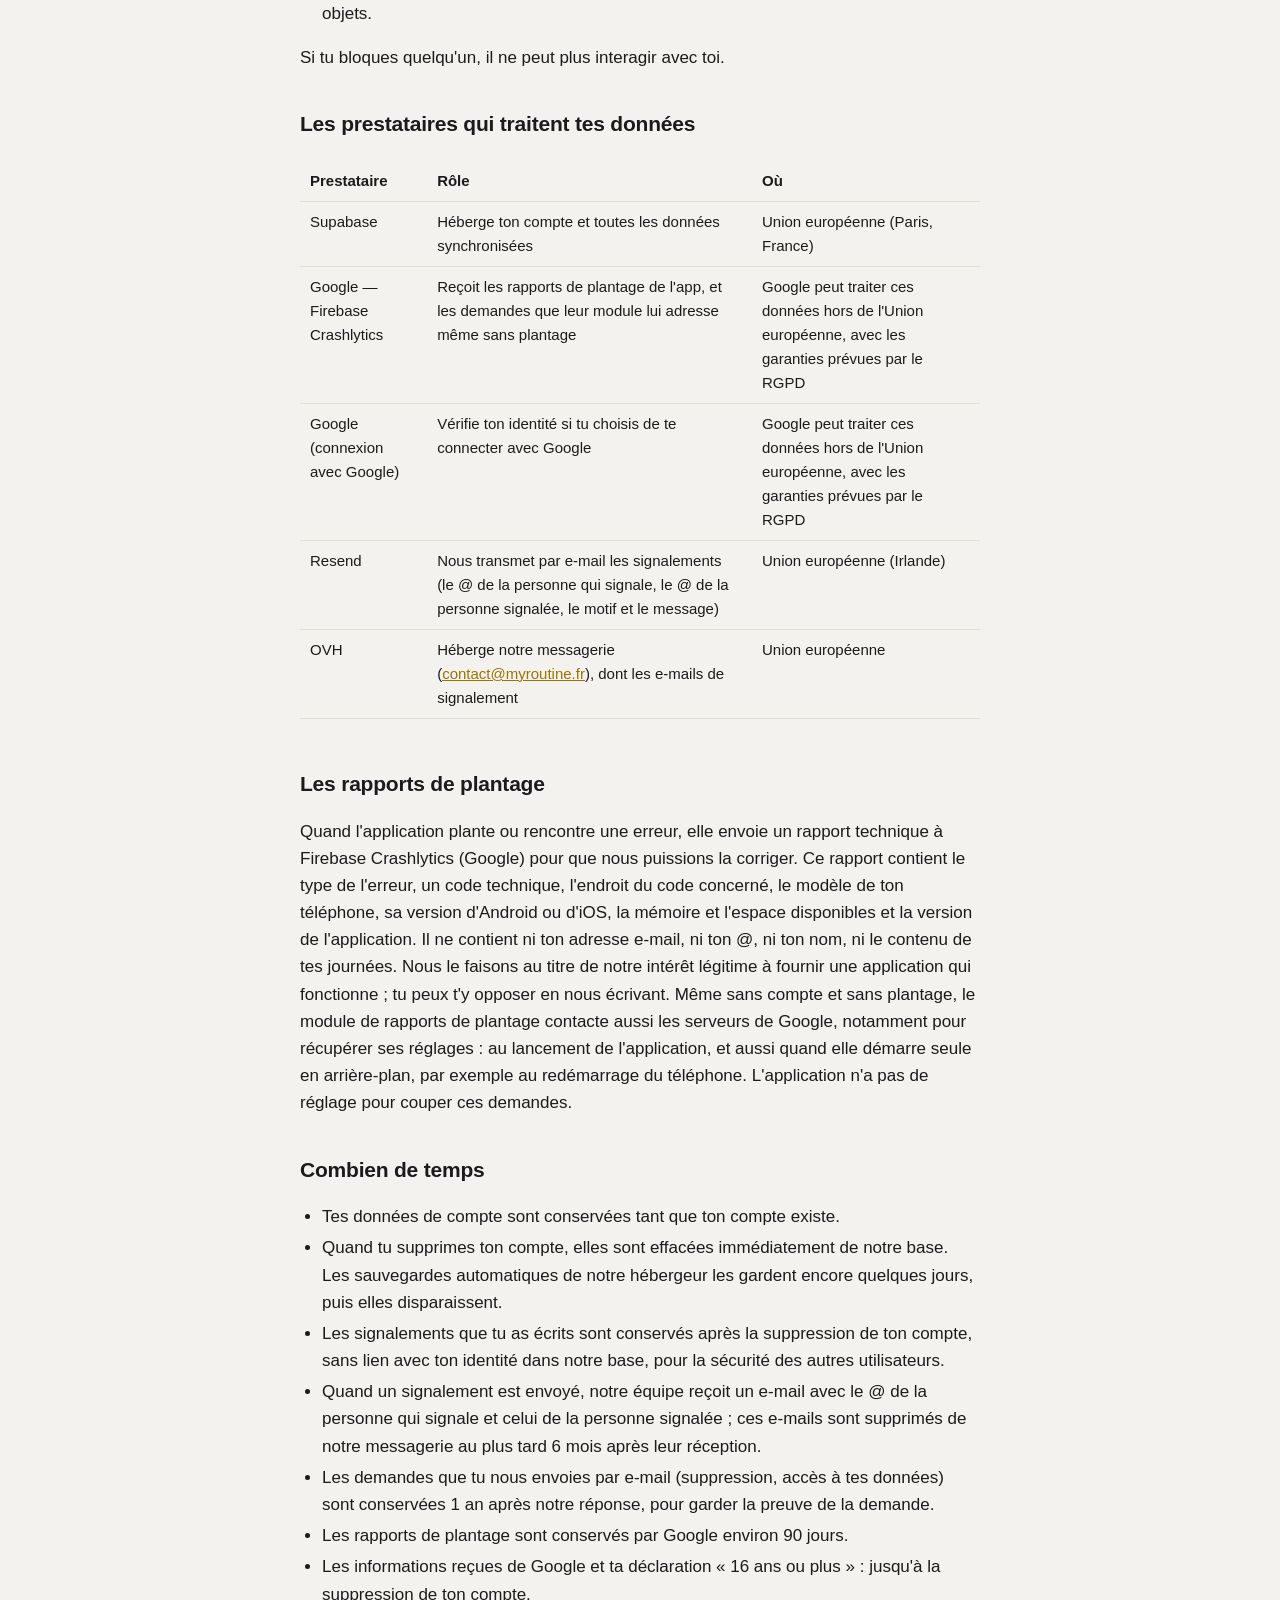
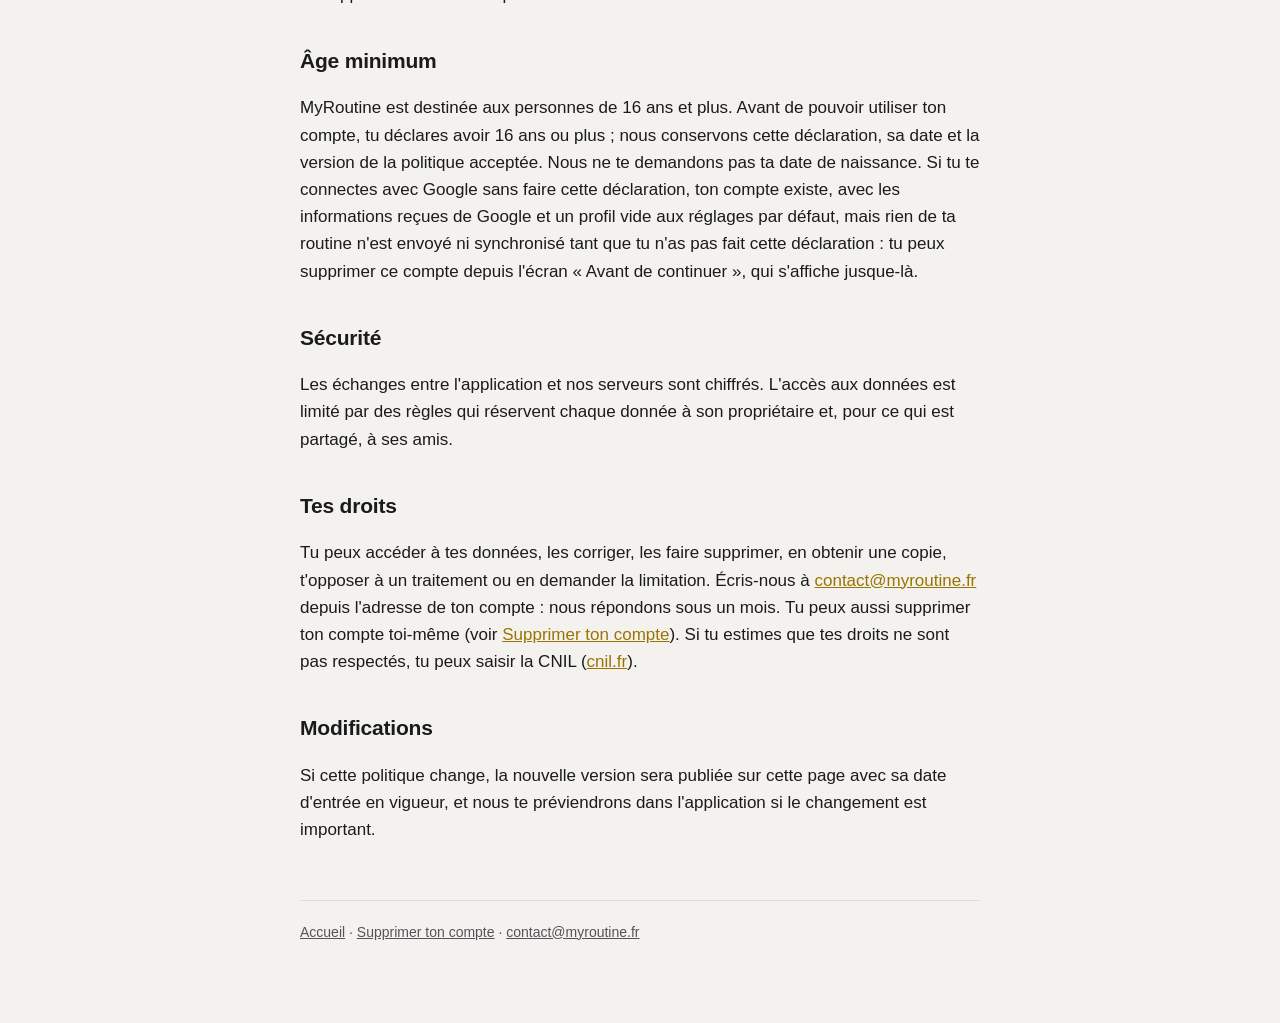
==== commit d5af2c34: "politique du 22 octobre 2026 : le serveur juge le défi du jour et la semaine bleue (build 7) Décisio" ====
--- a/confidentialite.html
+++ b/confidentialite.html
@@ -4,7 +4,7 @@
 <body><main>
 <header><a href="./">MyRoutine</a></header>
 <h1>Politique de confidentialité</h1>
-<p class="meta">En vigueur le 16 octobre 2026</p>
+<p class="meta">En vigueur le 22 octobre 2026</p>
 
 <p>Cette page explique quelles données l'application MyRoutine utilise, pourquoi, où elles sont stockées, qui peut les voir et comment les supprimer. Nous ne vendons aucune donnée, n'affichons aucune publicité et n'utilisons aucun outil d'analyse d'audience.</p>
 
@@ -12,7 +12,7 @@
 <p>Le responsable du traitement est Marwane Boussaid, éditeur de MyRoutine. Pour toute question ou demande&nbsp;: <a href="mailto:contact@myroutine.fr">contact@myroutine.fr</a>.</p>
 
 <h2>Sans compte</h2>
-<p>Tu peux utiliser MyRoutine sans créer de compte. Tes données restent alors sur ton téléphone. Trois choses seulement en sortent&nbsp;: les rapports de plantage (voir plus bas), la vérification, au moment de créer un compte, qu'un @ n'est pas déjà pris et, si la sauvegarde de ton téléphone est activée, la copie qu'Android peut faire de toutes les données de l'application dans ton compte Google.</p>
+<p>Tu peux utiliser MyRoutine sans créer de compte. Tes données restent alors sur ton téléphone. Seules en sortent&nbsp;: les rapports de plantage et les demandes que leur module adresse à Google même sans plantage (voir plus bas), la vérification, au moment de créer un compte, qu'un @ n'est pas déjà pris et, si la sauvegarde de ton téléphone est activée, la copie qu'Android peut faire de toutes les données de l'application dans ton compte Google.</p>
 
 <h2>Ce que nous enregistrons quand tu as un compte</h2>
 <div class="tab"><table>
@@ -21,9 +21,10 @@
 <tr><td>Si tu te connectes avec Google&nbsp;: l'identifiant que Google attribue à ton compte et ton adresse e-mail Google. Google nous transmet aussi ton nom et l'adresse de ta photo de profil Google, que nous conservons sans les utiliser</td><td>Te connecter (le nom et la photo sont transmis automatiquement par Google et ne sont pas utilisés)</td></tr>
 <tr><td>Ta déclaration «&nbsp;J'ai 16 ans ou plus&nbsp;», sa date et la version de cette politique que tu as acceptée</td><td>Respecter l'âge minimum et savoir quelle version tu as acceptée</td></tr>
 <tr><td>Ton @, ton nom affiché, ta bio, ta photo de profil et ta bannière (tous facultatifs sauf le @)</td><td>Ton profil, et permettre à tes amis de te reconnaître</td></tr>
-<tr><td>Tes actions (leur intitulé, que tu écris librement), tes playlists (leur nom, que tu écris librement, et leur ordre), la playlist de chaque action et ta playlist active, tes journées (date, score, couleur), ce que tu coches et les jokers que tu poses, tes médailles, tes préférences (quota de jokers, mode de calcul du score)</td><td>Le cœur de l'application&nbsp;: ton suivi, tes playlists, ton calendrier et tes statistiques, sur tous tes appareils</td></tr>
+<tr><td>Tes actions (leur intitulé, que tu écris librement, leur type, positive ou négative, et leurs points, leur récurrence, leur ordre, et si elles sont archivées), tes playlists (leur nom, que tu écris librement, et leur ordre), la playlist de chaque action et ta playlist active, tes journées (date, score, couleur, et le moment, jour et heure, où elles arrivent pour la première fois sur nos serveurs), ce que tu coches et les jokers que tu poses, tes médailles, tes préférences (quota de jokers, modes de calcul du score)</td><td>Le cœur de l'application&nbsp;: ton suivi, tes playlists, ton calendrier et tes statistiques, sur tous tes appareils. Ces données servent aussi à juger les défis, dont le défi du jour et la semaine bleue, et à te créditer des pièces&nbsp;: pour cela, le serveur lit tes actions positives (avec leur récurrence, leur playlist et leur archivage), tes playlists et ta playlist active, ce que tu coches et les jokers que tu poses, et la date, le score et le jour d'arrivée de tes journées</td></tr>
 <tr><td>Tes amitiés, les personnes que tu bloques, les signalements que tu envoies</td><td>Les fonctions entre amis, et la sécurité de la communauté</td></tr>
-<tr><td>Tes pièces, tes objets, ce que porte ton buddy, tes résultats de défis</td><td>Le jeu et les défis</td></tr>
+<tr><td>Tes réglages «&nbsp;Partager mes journées avec mes amis&nbsp;» et «&nbsp;Apparaître dans le classement&nbsp;»</td><td>Respecter ton choix de montrer ou non la couleur de tes journées à tes amis, et d'apparaître ou non dans le classement entre amis</td></tr>
+<tr><td>Tes pièces, tes objets, ce que porte ton buddy, tes résultats de défis et, pour chaque journée envoyée dans les deux jours qui suivent sa date, la liste des actions qui t'étaient dues ce jour-là</td><td>Le jeu et les défis</td></tr>
 </table></div>
 <p>Nous ne collectons ni ta position, ni tes contacts, ni ta date de naissance, ni de donnée de paiement. Ces données servent uniquement à faire fonctionner MyRoutine (exécution du service que tu utilises).</p>
 
@@ -42,7 +43,7 @@
 <li><strong>Tout utilisateur connecté</strong> qui tape ton @ exact peut trouver ton profil&nbsp;: ton @, ton nom affiché et ta photo.</li>
 <li><strong>Ta photo de profil et ta bannière</strong> sont des images publiques&nbsp;: toute personne qui connaît leur adresse peut les afficher. Choisis-les en conséquence.</li>
 <li><strong>Une personne avec qui une demande d'ami est en cours</strong> voit ton @, ton nom et ta photo.</li>
-<li><strong>Tes amis</strong> voient en plus la couleur de tes journées (désactivable dans les réglages, «&nbsp;partager mes journées&nbsp;»), ta place et tes points au classement entre amis (désactivable, «&nbsp;apparaître dans le classement&nbsp;»), tes médailles, et ta participation aux défis que vous faites ensemble.</li>
+<li><strong>Tes amis</strong> voient en plus la couleur de tes journées (désactivable dans les réglages, «&nbsp;partager mes journées&nbsp;»), ta place, tes points et ton nombre de jours remplis au classement entre amis (désactivable, «&nbsp;apparaître dans le classement&nbsp;»), tes médailles, et ta participation aux défis que vous faites ensemble.</li>
 <li><strong>Personne d'autre que toi</strong> ne voit tes scores chiffrés, l'intitulé de tes actions, le nom de tes playlists, ce que tu coches, ta bio, ton adresse e-mail, ton solde de pièces ni tes objets.</li>
 </ul>
 <p>Si tu bloques quelqu'un, il ne peut plus interagir avec toi.</p>
@@ -51,14 +52,14 @@
 <div class="tab"><table>
 <tr><th>Prestataire</th><th>Rôle</th><th>Où</th></tr>
 <tr><td>Supabase</td><td>Héberge ton compte et toutes les données synchronisées</td><td>Union européenne (Paris, France)</td></tr>
-<tr><td>Google — Firebase Crashlytics</td><td>Reçoit les rapports de plantage de l'app</td><td>Google peut traiter ces données hors de l'Union européenne, avec les garanties prévues par le RGPD</td></tr>
+<tr><td>Google — Firebase Crashlytics</td><td>Reçoit les rapports de plantage de l'app, et les demandes que leur module lui adresse même sans plantage</td><td>Google peut traiter ces données hors de l'Union européenne, avec les garanties prévues par le RGPD</td></tr>
 <tr><td>Google (connexion avec Google)</td><td>Vérifie ton identité si tu choisis de te connecter avec Google</td><td>Google peut traiter ces données hors de l'Union européenne, avec les garanties prévues par le RGPD</td></tr>
 <tr><td>Resend</td><td>Nous transmet par e-mail les signalements (le @ de la personne qui signale, le @ de la personne signalée, le motif et le message)</td><td>Union européenne (Irlande)</td></tr>
 <tr><td>OVH</td><td>Héberge notre messagerie (<a href="mailto:contact@myroutine.fr">contact@myroutine.fr</a>), dont les e-mails de signalement</td><td>Union européenne</td></tr>
 </table></div>
 
 <h2>Les rapports de plantage</h2>
-<p>Quand l'application plante ou rencontre une erreur, elle envoie un rapport technique à Firebase Crashlytics (Google) pour que nous puissions la corriger. Ce rapport contient le type de l'erreur, un code technique, l'endroit du code concerné, le modèle de ton téléphone, sa version d'Android ou d'iOS, la mémoire et l'espace disponibles et la version de l'application. Il ne contient ni ton adresse e-mail, ni ton @, ni ton nom, ni le contenu de tes journées. Nous le faisons au titre de notre intérêt légitime à fournir une application qui fonctionne&nbsp;; tu peux t'y opposer en nous écrivant.</p>
+<p>Quand l'application plante ou rencontre une erreur, elle envoie un rapport technique à Firebase Crashlytics (Google) pour que nous puissions la corriger. Ce rapport contient le type de l'erreur, un code technique, l'endroit du code concerné, le modèle de ton téléphone, sa version d'Android ou d'iOS, la mémoire et l'espace disponibles et la version de l'application. Il ne contient ni ton adresse e-mail, ni ton @, ni ton nom, ni le contenu de tes journées. Nous le faisons au titre de notre intérêt légitime à fournir une application qui fonctionne&nbsp;; tu peux t'y opposer en nous écrivant. Même sans compte et sans plantage, le module de rapports de plantage contacte aussi les serveurs de Google, notamment pour récupérer ses réglages&nbsp;: au lancement de l'application, et aussi quand elle démarre seule en arrière-plan, par exemple au redémarrage du téléphone. L'application n'a pas de réglage pour couper ces demandes.</p>
 
 <h2>Combien de temps</h2>
 <ul>
